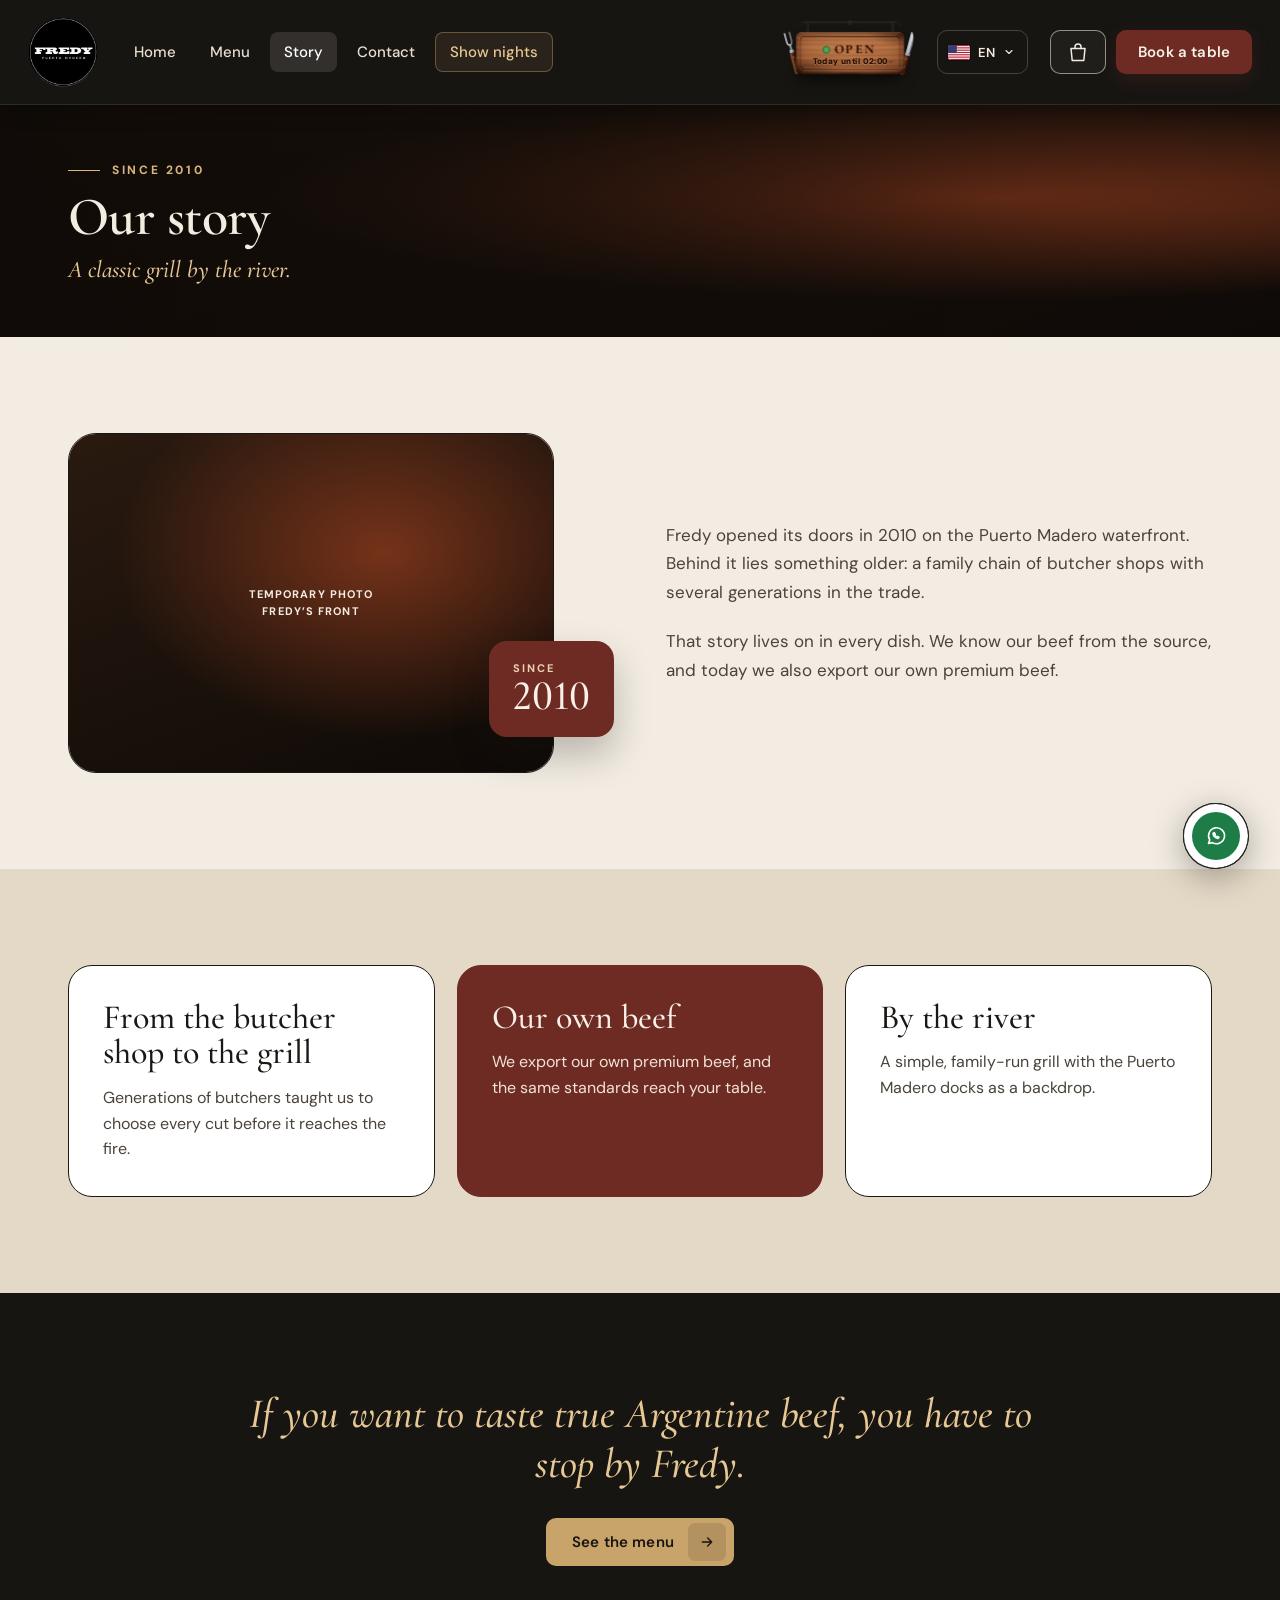
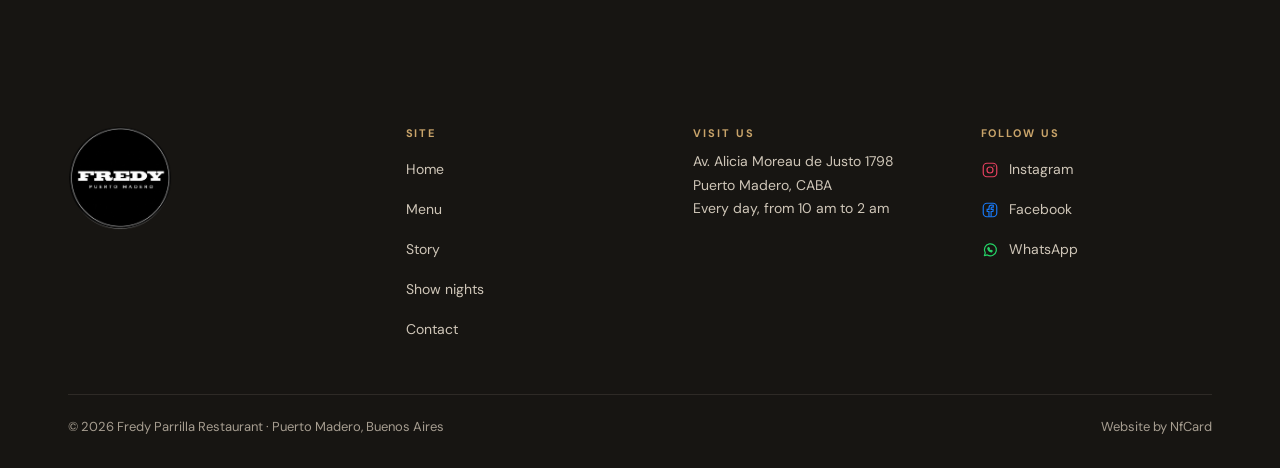
==== historia.html @ 6b551ba0 "Web pública de Fredy Parrilla Carta con carrito, carrusel de destacados, menú, WhatsApp flotante e í" ====
<!doctype html>
<html lang="es">
<head>
  <meta charset="utf-8" />
  <meta name="viewport" content="width=device-width, initial-scale=1, viewport-fit=cover" />
  <title>Nuestra historia · Fredy Puerto Madero</title>
  <meta name="description" content="Fredy abrió en 2010 en Puerto Madero y viene de una cadena de carnicerías familiar de varias generaciones." />
  <meta name="robots" content="noindex" />
  <meta name="theme-color" content="#171512" />
  <meta property="og:type" content="website" />
  <meta property="og:title" content="Nuestra historia · Fredy Puerto Madero" />
  <meta property="og:description" content="Una parrilla clásica, frente al río, desde 2010." />
  <link rel="icon" href="favicon.ico" sizes="any" />
  <link rel="icon" type="image/png" sizes="32x32" href="img/favicon-32.png" />
  <link rel="apple-touch-icon" href="img/apple-touch-icon.png" />
  <link rel="manifest" href="manifest.webmanifest" />
  <link rel="preconnect" href="https://fonts.googleapis.com" />
  <link rel="preconnect" href="https://fonts.gstatic.com" crossorigin />
  <link href="https://fonts.googleapis.com/css2?family=Cormorant+Garamond:ital,wght@0,500;0,600;0,700;1,500&family=DM+Sans:wght@400;500;600;700&display=swap" rel="stylesheet" />
  <link rel="stylesheet" href="css/styles.css" />
  <script src="js/arranque.js"></script>
</head>
<body data-pagina="historia">
  <a class="saltar" href="#contenido" data-i18n="a11y.saltar">Saltar al contenido</a>
  <div id="lugar-cabecera"></div>

  <main id="contenido" tabindex="-1">
    <section class="pagehero">
      <div class="wrap pagehero-in">
        <p class="k k-oro reveal"><i></i><span data-i18n="his.kicker">Desde 2010</span></p>
        <h1 class="h2n reveal d1" data-i18n="his.t">Nuestra historia</h1>
        <p class="sub reveal d1" data-i18n="his.s">Una parrilla clásica, frente al río.</p>
      </div>
    </section>

    <section class="bloque b-marfil">
      <div class="wrap dos">
        <div class="historia-foto reveal">
          <div class="ph ph-oscuro"><span><span data-i18n="intro.foto">Foto provisoria</span><br /><span data-i18n="foto.fachada">Frente de Fredy</span></span></div>
          <div class="sello"><span class="sello-k" data-i18n="home.desde">Desde</span><span class="sello-n">2010</span></div>
        </div>
        <div class="columna reveal d1">
          <p class="lead" data-i18n="his.p1">Fredy abrió sus puertas en 2010 sobre la costanera de Puerto Madero. Detrás hay algo más antiguo: una cadena de carnicerías familiar con varias generaciones en el oficio.</p>
          <p class="lead" data-i18n="his.p2">Esa historia sigue en cada plato. Conocemos la carne desde el origen y hoy también exportamos nuestra propia carne premium.</p>
        </div>
      </div>
    </section>

    <section class="bloque b-beige">
      <div class="wrap cards">
        <article class="card reveal"><h2 class="card-t" data-i18n="his.b1t">De la carnicería a la parrilla</h2><p class="card-p" data-i18n="his.b1p">Varias generaciones de carniceros nos enseñaron a elegir cada corte antes de llevarlo al fuego.</p></article>
        <article class="card card-bordo reveal d1"><h2 class="card-t" data-i18n="his.b2t">Carne propia</h2><p class="card-p" data-i18n="his.b2p">Exportamos nuestra propia carne premium, y la misma exigencia llega a tu mesa.</p></article>
        <article class="card reveal d2"><h2 class="card-t" data-i18n="his.b3t">Frente al río</h2><p class="card-p" data-i18n="his.b3p">Una parrilla sencilla y familiar, con los docks de Puerto Madero de fondo.</p></article>
      </div>
    </section>

    <section class="bloque b-carbon">
      <div class="wrap frase reveal">
        <blockquote class="frase-t" data-i18n="his.frase">Si querés probar la verdadera carne argentina, tenés que pasar por Fredy.</blockquote>
        <a class="pill p-gold" href="carta.html"><span data-i18n="his.boton">Ver la carta</span><span class="ar" data-icono="flecha"></span></a>
      </div>
    </section>
  </main>

  <div id="lugar-pie"></div>

  <script src="js/data.js"></script>
  <script src="js/i18n.js"></script>
  <script src="js/icons.js"></script>
  <script src="js/common.js"></script>
  <script src="js/cart.js"></script>
</body>
</html>
---- css/styles.css ----
/* Fredy · Diseño del sitio. Paleta, tipografías y medidas del prototipo v6 aprobado.
   Celular primero. Computadora desde 1180 px.
   Movimiento: solo transform y opacity, curvas propias y hover únicamente con mouse. */

:root {
  --carbon: #171512;
  --carbon-nav: #0F0D0B;
  --marfil: #F2ECE2;
  --beige: #E4D8C6;
  --crema: #F7F1E8;
  --hueso: #F3ECE0;
  --blanco: #FFFFFF;
  --texto: #1A1714;
  --texto-2: #4A433B;
  --muted: #5E564C;
  --bordo: #6E2B23;
  --bordo-hover: #5A221C;
  --dorado: #C9A46A;
  --dorado-claro: #E7C793;
  --linea-carta: #B5A894;
  --linea-claro: #E3D9CB;
  --linea-oscuro: #2E2A26;
  --verde: #1E7D47;

  --serif: 'Cormorant Garamond', Georgia, serif;
  --sans: 'DM Sans', system-ui, sans-serif;

  --radio: 10px;
  --alto-cabecera: 108px;
  --alto-barra: 84px;

  --ease-out: cubic-bezier(0.23, 1, 0.32, 1);
  --ease-in-out: cubic-bezier(0.77, 0, 0.175, 1);
}

*, *::before, *::after { box-sizing: border-box; }
[hidden] { display: none !important; }

html {
  -webkit-text-size-adjust: 100%;
  scroll-behavior: smooth;
  scroll-padding-top: calc(var(--alto-cabecera) + 72px);
  background: var(--carbon);
}

body {
  margin: 0;
  padding-top: var(--alto-cabecera);
  padding-bottom: calc(var(--alto-barra) + env(safe-area-inset-bottom));
  background: var(--carbon);
  color: var(--texto);
  font-family: var(--sans);
  font-size: 16px;
  line-height: 1.5;
  overflow-x: clip;
  -webkit-font-smoothing: antialiased;
}

body.intro-activa { overflow: hidden; }

main:focus { outline: none; }
img, svg { display: block; }
h1, h2, h3, h4, p, ul, blockquote { margin: 0; padding: 0; }
ul { list-style: none; }
a { color: inherit; }
button, input, select, textarea { font: inherit; color: inherit; }
button { cursor: pointer; }
i { font-style: normal; }

:focus-visible { outline: 2px solid var(--dorado); outline-offset: 3px; border-radius: 4px; }
.b-marfil :focus-visible, .b-beige :focus-visible, .idioma-panel :focus-visible { outline-color: var(--bordo); }

.sr {
  position: absolute; width: 1px; height: 1px; margin: -1px; overflow: hidden;
  clip-path: inset(50%); white-space: nowrap;
}

.saltar {
  position: fixed; top: 8px; left: 8px; z-index: 200; padding: 12px 16px;
  background: var(--crema); color: var(--texto); border-radius: var(--radio);
  font-weight: 600; transform: translateY(-200%);
}
.saltar:focus { transform: none; }

/* ---------- Estructura ---------- */
.wrap { width: 100%; max-width: 1240px; margin: 0 auto; padding: 0 20px; }
.bloque { padding: 72px 0; }
.b-marfil { background: var(--marfil); }
.b-beige { background: var(--beige); }
.b-carbon { background: var(--carbon); color: var(--hueso); }
.b-pegado { padding-top: 32px; }
.dos { display: grid; gap: 44px; align-items: center; }
.pila { display: flex; flex-direction: column; gap: 32px; }
.columna { display: flex; flex-direction: column; align-items: flex-start; gap: 20px; }
.angosto { max-width: 760px; }
.pila.angosto { margin: 0 auto; }

/* ---------- Tipografía ---------- */
.k {
  display: flex; align-items: center; gap: 12px; color: var(--bordo);
  font: 700 12px var(--sans); letter-spacing: 0.22em; text-transform: uppercase;
}
.k i { flex: 0 0 32px; width: 32px; height: 1px; background: currentColor; }
.k > span { min-width: 0; }
.k-oro { color: #D9B77E; }
.h2n { font: 600 46px/1 var(--serif); letter-spacing: -0.01em; }
.sub { font: italic 500 22px/1.2 var(--serif); color: var(--bordo); }
.dk .sub, .pagehero .sub { color: var(--dorado-claro); }
.sh { display: flex; flex-direction: column; gap: 10px; }
.lead { font-size: 16px; line-height: 1.7; color: var(--texto-2); }
.dk .lead { color: #D9D0C2; }

/* ---------- Botones ---------- */
.pill {
  display: inline-flex; align-items: center; justify-content: space-between; gap: 14px;
  min-height: 54px; padding: 0 8px 0 26px; border: 0; border-radius: var(--radio);
  font: 600 15px var(--sans); letter-spacing: 0.01em; text-decoration: none; white-space: nowrap;
  transition: transform 160ms var(--ease-out), background-color 160ms ease, color 160ms ease;
}
.pill:active { transform: scale(0.97); }
.pill .ar {
  display: flex; align-items: center; justify-content: center; width: 38px; height: 38px;
  border-radius: 7px; background: rgba(255, 255, 255, 0.16); flex: none;
}
.pill .ar svg { transition: transform 160ms var(--ease-out); }
.pill.solo { justify-content: center; padding: 0 22px; }
.pill.chico { min-height: 48px; }
.p-red { background: var(--bordo); color: var(--crema); box-shadow: 0 6px 18px rgba(110, 43, 35, 0.28); }
.p-gold { background: var(--dorado); color: var(--carbon); }
.p-gold .ar { background: rgba(23, 21, 18, 0.12); }
.p-ghost { border: 1px solid rgba(243, 236, 224, 0.55); color: var(--hueso); background: rgba(255, 255, 255, 0.04); }
.p-ghost-d { border: 1px solid var(--texto); color: var(--texto); }
.ar-dark { background: var(--texto) !important; color: var(--crema); }
.bloque-btn { width: 100%; white-space: normal; text-align: left; }
.ficha-botones .pill, .acciones .pill, .columna > .pill { max-width: 100%; min-width: 0; white-space: normal; }

.lk {
  display: inline-flex; align-items: center; gap: 8px; min-height: 44px;
  color: var(--bordo); font: 600 15px var(--sans); text-decoration: none;
}
.lk > span { border-bottom: 1px solid currentColor; padding-bottom: 2px; }
.lk-oro { color: var(--dorado-claro); }
.boton-lk { background: none; border: 0; padding: 0; }

@media (hover: hover) and (pointer: fine) {
  .p-red:hover { background: var(--bordo-hover); }
  .p-gold:hover { background: #D6B47D; }
  .p-ghost:hover { background: rgba(255, 255, 255, 0.12); color: var(--blanco); }
  .p-ghost-d:hover { background: var(--texto); color: var(--crema); }
  .p-ghost-d:hover .ar-dark { background: rgba(247, 241, 232, 0.16) !important; }
  .pill:hover .ar svg { transform: translateX(2px); }
  .lk:hover { color: var(--texto); }
  .lk-oro:hover { color: var(--blanco); }
}

/* ---------- Encabezado ---------- */
.cabecera {
  position: fixed; inset: 0 0 auto 0; z-index: 40;
  background: var(--carbon); color: var(--hueso);
  border-bottom: 1px solid var(--linea-oscuro);
  box-shadow: 0 6px 18px rgba(0, 0, 0, 0.25);
}
.cabecera-in {
  display: flex; align-items: center; justify-content: space-between; gap: 8px;
  max-width: 1360px; height: var(--alto-cabecera); margin: 0 auto; padding: 0 14px;
}
.cabecera-logo { display: block; flex: none; }
.cabecera-logo img { width: 50px; height: 50px; }
.cabecera-estado { display: flex; align-items: center; justify-content: space-between; gap: 8px; flex: 1; min-width: 0; }
.menu, .cabecera-acciones, .lang { display: none; }
.cartel-lugar { display: flex; justify-content: center; flex: 1; min-height: 76px; align-items: center; }

.lflag, .llamar {
  display: flex; align-items: center; justify-content: center; flex: none;
  width: 44px; height: 44px; transition: transform 160ms var(--ease-out);
}
.lflag { border: 1px solid #4A4036; border-radius: var(--radio); }
.llamar { background: var(--verde); color: var(--blanco); border-radius: 50%; }
.lflag:active, .llamar:active { transform: scale(0.95); }
.flag { border-radius: 3px; box-shadow: 0 0 0 1px rgba(0, 0, 0, 0.25); flex: none; }

.lbtn {
  display: flex; align-items: center; gap: 8px; min-height: 44px; padding: 0 12px 0 10px;
  border: 1px solid #4A4036; border-radius: var(--radio); background: transparent;
  color: var(--hueso); font: 600 13px var(--sans);
  transition: transform 160ms var(--ease-out), background-color 160ms ease;
}
.lbtn:active { transform: scale(0.97); }
.lang { position: relative; }
.lmenu {
  position: absolute; right: 0; top: calc(100% + 10px); z-index: 20; width: 240px; padding: 8px;
  background: var(--blanco); color: var(--texto); border-radius: 16px;
  box-shadow: 0 18px 40px rgba(0, 0, 0, 0.35);
  transform-origin: top right;
  animation: menu-entra 160ms var(--ease-out);
}
@keyframes menu-entra { from { opacity: 0; transform: scale(0.96) translateY(-4px); } }
.lopt {
  display: flex; align-items: center; gap: 12px; width: 100%; min-height: 48px; padding: 0 12px;
  border: 0; border-radius: var(--radio); background: transparent;
  font: 500 15px var(--sans); text-align: left;
}
.lopt.on { background: var(--marfil); font-weight: 700; }
.lopt-nombre { flex: 1; }
.lopt svg:last-child:not(.flag) { color: var(--bordo); }

@media (hover: hover) and (pointer: fine) {
  .lbtn:hover { background: rgba(255, 255, 255, 0.08); }
  .lopt:hover { background: var(--marfil); }
}

.cuenta {
  display: inline-flex; align-items: center; justify-content: center;
  min-width: 20px; height: 20px; padding: 0 6px; border-radius: 999px;
  background: var(--dorado); color: var(--carbon); font: 700 12px/1 var(--sans);
}
.cuenta-barra { position: absolute; top: -4px; right: 2px; }

/* Botón de pedido del encabezado: bolsa con número. Vacío, con borde; con pedido, dorado. */
.cabecera .pill.boton-pedido { position: relative; width: 56px; padding: 0; transition: transform 160ms var(--ease-out), background-color 200ms ease, color 200ms ease, border-color 200ms ease; }
.boton-pedido-ic { display: flex; }
.boton-pedido-ic svg { width: 24px; height: 24px; }
.cuenta-pedido { position: absolute; top: -8px; right: -8px; min-width: 24px; height: 24px; border: 2px solid var(--carbon); }
.boton-pedido.con-pedido { background: var(--dorado); border-color: var(--dorado); color: var(--carbon); }
.boton-pedido.con-pedido .cuenta-pedido { background: var(--crema); }
@media (hover: hover) and (pointer: fine) {
  .boton-pedido.con-pedido:hover { background: #D6B47E; color: var(--carbon); }
}

/* ---------- Cartel "tabla de parrilla" ---------- */
.fz-cartel {
  --fz-scale: 1.15;
  position: relative; display: inline-block; flex: none;
  width: calc(172px * var(--fz-scale)); height: calc(76px * var(--fz-scale)); min-height: 44px;
  border-radius: var(--radio); text-decoration: none; -webkit-tap-highlight-color: transparent;
  font-family: var(--sans);
}
.fz-sr { position: absolute; width: 1px; height: 1px; margin: -1px; overflow: hidden; clip-path: inset(50%); white-space: nowrap; }
.fz-inner { position: absolute; left: 0; top: 0; width: 172px; height: 76px; transform: scale(var(--fz-scale)); transform-origin: 0 0; isolation: isolate; }
.fz-inner > * { position: absolute; display: block; }
.fz-cubierto { z-index: -1; overflow: visible; transform-origin: 50% 50%; filter: drop-shadow(0 1px 1px rgba(0, 0, 0, 0.5)); transition: translate 0.25s ease; }
.fz-fork { left: 11px; top: 13px; transform: rotate(-15deg); animation: fz-fork 1.5s 0.2s ease-out both; }
.fz-knife { left: 146px; top: 12px; transform: rotate(15deg); animation: fz-knife 1.5s 0.2s ease-out both; }
.fz-hang { left: 0; top: 0; width: 172px; height: 66px; transform-origin: 86px 3px; animation: fz-hang 1.4s cubic-bezier(0.25, 0.8, 0.35, 1) both; }
.fz-tabla {
  position: absolute; display: block; left: 22px; top: 14px; width: 128px; height: 50px; border-radius: 8px; overflow: hidden;
  background:
    radial-gradient(ellipse at 0% 100%, rgba(25, 8, 2, 0.55) 0%, rgba(25, 8, 2, 0) 28%),
    radial-gradient(ellipse at 100% 0%, rgba(25, 8, 2, 0.45) 0%, rgba(25, 8, 2, 0) 24%),
    radial-gradient(ellipse at 100% 100%, rgba(25, 8, 2, 0.35) 0%, rgba(25, 8, 2, 0) 20%),
    linear-gradient(180deg, rgba(255, 210, 165, 0.08) 0%, rgba(255, 210, 165, 0) 40%, rgba(30, 10, 2, 0.18) 100%),
    radial-gradient(ellipse at 50% 45%, #C27C4C 0%, #B06C40 50%, #8A4C2A 100%);
  box-shadow: 0 1px 1px rgba(0, 0, 0, 0.4), 0 9px 18px -4px rgba(0, 0, 0, 0.65), inset 0 1px 0 rgba(255, 210, 170, 0.3),
    inset 0 -2px 0 rgba(40, 14, 3, 0.5), inset 0 0 10px rgba(35, 11, 2, 0.7), inset 0 0 2px rgba(20, 6, 1, 0.8);
  transition: transform 0.2s ease, filter 0.2s ease;
}
.fz-vetas { position: absolute; left: 0; top: 0; }
.fz-ranura { position: absolute; inset: 5px; border-radius: 5px; box-shadow: inset 0 1px 1.5px rgba(30, 9, 2, 0.65), 0 1px 0 rgba(255, 205, 160, 0.22), inset 0 0 0 0.6px rgba(40, 12, 3, 0.35); }
.fz-texto { position: absolute; inset: 0; display: flex; flex-direction: column; align-items: center; justify-content: center; gap: 3px; padding-top: 4px; }
.fz-fila { display: flex; align-items: center; gap: 6px; }
.fz-dot { display: block; width: 6px; height: 6px; border-radius: 50%; animation: fz-dot 0.45s 1.5s ease-out both; }
.fz-estado { font-family: var(--serif); font-size: 15px; font-weight: 700; letter-spacing: 0.2em; line-height: 1; color: #1C0A03; text-shadow: 0 0 1.6px rgba(70, 24, 4, 0.6), 0 1px 0 rgba(255, 205, 160, 0.28); animation: fz-burn 1s 0.95s ease-out both; }
.fz-horario { font-size: 9.5px; font-weight: 700; letter-spacing: 0.04em; line-height: 1; color: #241005; text-shadow: 0 0 1.2px rgba(70, 24, 4, 0.45), 0 1px 0 rgba(255, 205, 160, 0.25); animation: fz-sub 0.5s 1.35s ease-out both; white-space: nowrap; }
.fz-herraje { left: 0; top: 0; overflow: visible; }
.fz-cartel.is-open .fz-dot { background: #3FAE5A; box-shadow: 0 0 0 1.5px rgba(25, 70, 35, 0.55), 0 0 7px rgba(90, 220, 120, 0.75); }
.fz-cartel.is-closed .fz-dot { background: transparent; box-shadow: inset 0 0 0 1.6px #4A240F; }
.fz-cartel:focus-visible { outline: 2px solid #E2BF86; outline-offset: 4px; }
.fz-cartel:active .fz-tabla { transform: translateY(1px); filter: brightness(0.95); }
.fz-quieto .fz-hang, .fz-quieto .fz-cubierto, .fz-quieto .fz-estado, .fz-quieto .fz-dot, .fz-quieto .fz-horario { animation: none; }

@media (hover: hover) and (pointer: fine) {
  .fz-cartel:hover .fz-tabla { transform: translateY(-1px); filter: brightness(1.06); }
  .fz-cartel:hover .fz-fork { translate: -2px -1px; }
  .fz-cartel:hover .fz-knife { translate: 2px -1px; }
}

@keyframes fz-hang { 0% { opacity: 0; transform: translateY(-12px) rotate(-16deg); } 30% { opacity: 1; transform: translateY(0) rotate(10deg); } 48% { transform: rotate(-6deg); } 64% { transform: rotate(3.5deg); } 80% { transform: rotate(-1.5deg); } 100% { opacity: 1; transform: rotate(0); } }
@keyframes fz-fork { 0% { opacity: 0; transform: translate(-14px, -10px) rotate(-15deg); } 25% { opacity: 1; transform: translate(-14px, 0) rotate(-15deg); } 60% { opacity: 1; transform: translate(-14px, 0) rotate(-15deg); animation-timing-function: cubic-bezier(0.55, 0, 0.3, 1); } 100% { opacity: 1; transform: translate(0, 0) rotate(-15deg); } }
@keyframes fz-knife { 0% { opacity: 0; transform: translate(14px, -10px) rotate(15deg); } 25% { opacity: 1; transform: translate(14px, 0) rotate(15deg); } 60% { opacity: 1; transform: translate(14px, 0) rotate(15deg); animation-timing-function: cubic-bezier(0.55, 0, 0.3, 1); } 100% { opacity: 1; transform: translate(0, 0) rotate(15deg); } }
@keyframes fz-burn { 0% { color: rgba(28, 10, 3, 0); text-shadow: 0 0 0 rgba(255, 140, 40, 0); filter: blur(2px); } 40% { color: #2A1306; text-shadow: 0 0 5px rgba(255, 130, 30, 0.95), 0 0 1.5px rgba(255, 210, 140, 1); filter: blur(0); } 100% { color: #1C0A03; text-shadow: 0 0 1.6px rgba(70, 24, 4, 0.6), 0 1px 0 rgba(255, 205, 160, 0.28); filter: blur(0); } }
@keyframes fz-dot { 0% { opacity: 0; transform: scale(0.4); } 60% { opacity: 1; transform: scale(1.4); } 100% { opacity: 1; transform: scale(1); } }
@keyframes fz-sub { 0% { opacity: 0; transform: translateY(-3px); } 100% { opacity: 1; transform: none; } }

/* ---------- Barra de abajo (celular) ---------- */
.barra {
  position: fixed; inset: auto 0 0 0; z-index: 40; display: grid; grid-template-columns: repeat(5, 1fr);
  height: calc(var(--alto-barra) + env(safe-area-inset-bottom)); padding-bottom: env(safe-area-inset-bottom);
  background: var(--carbon-nav); color: #CFC6B8; border-top: 1px solid var(--linea-oscuro);
}
.barra-item {
  position: relative; display: flex; flex-direction: column; align-items: center; justify-content: center; gap: 5px;
  min-width: 0; color: inherit; text-decoration: none; font: 500 12px/1.1 var(--sans); text-align: center;
  transition: transform 160ms var(--ease-out);
}
.barra-item:active { transform: scale(0.95); }
/* Cinco botones iguales. Solo la página actual lleva la pastilla detrás del ícono. */
.barra-item[aria-current='page'] { color: var(--blanco); font-weight: 600; }
.barra-ic {
  position: relative; display: flex; align-items: center; justify-content: center;
  width: 56px; height: 32px; border-radius: 999px;
  transition: background-color 200ms ease, color 200ms ease;
}
.barra-item[aria-current='page'] .barra-ic { background: rgba(201, 164, 106, 0.22); color: var(--dorado-claro); }
@media (hover: hover) and (pointer: fine) { .barra-item:not([aria-current='page']):hover .barra-ic { background: rgba(243, 236, 224, 0.08); } }

.wa-flota { display: none; }

/* ---------- Pie ---------- */
.pie { background: var(--carbon); color: #CFC6B8; }
.pie-in { display: flex; flex-direction: column; gap: 44px; padding-top: 64px; padding-bottom: 32px; }
.pie-cols { display: flex; flex-wrap: wrap; gap: 36px 56px; }
.pie-logo { flex: 1 1 100%; }
.pie-logo img { width: 104px; height: 104px; }
.fl { flex: 1 1 150px; display: flex; flex-direction: column; font-size: 14px; }
.fl a { display: flex; align-items: center; gap: 10px; min-height: 40px; color: #CFC6B8; text-decoration: none; transition: color 160ms ease; }
.fl-texto { line-height: 1.7; }
.fl-wa svg { width: 18px; height: 18px; color: #25D366; }
.fh { margin-bottom: 10px; color: var(--dorado); font: 700 11px var(--sans); letter-spacing: 0.18em; text-transform: uppercase; }
.pie-base { display: flex; flex-wrap: wrap; justify-content: space-between; gap: 12px; padding-top: 22px; border-top: 1px solid var(--linea-oscuro); font-size: 13px; color: #A69D90; }
@media (hover: hover) and (pointer: fine) { .fl a:hover { color: var(--blanco); } }

/* ---------- Fotos provisorias ---------- */
.ph {
  position: relative; display: flex; align-items: center; justify-content: center; overflow: hidden; isolation: isolate;
  padding: 16px; text-align: center; color: var(--hueso);
  font: 700 11px/1.5 var(--sans); letter-spacing: 0.1em; text-transform: uppercase;
}
.ph::before {
  content: ''; position: absolute; inset: 0; z-index: -1;
  background: radial-gradient(ellipse at 65% 35%, rgba(224, 89, 42, 0.45), transparent 60%), linear-gradient(160deg, #2A1A10, #0E0A07);
  transition: transform 600ms var(--ease-out);
}
@media (hover: hover) and (pointer: fine) { .ph:hover::before { transform: scale(1.05); } }

.tagp {
  display: inline-block; padding: 5px 10px; border: 1px solid rgba(243, 236, 224, 0.6); border-radius: 999px;
  background: rgba(0, 0, 0, 0.35); color: var(--hueso);
  font: 700 10px/1.2 var(--sans); letter-spacing: 0.1em; text-transform: uppercase;
}

/* ---------- Portada ---------- */
.hero {
  position: relative; display: flex; align-items: flex-end; color: var(--hueso);
  min-height: min(592px, calc(100svh - var(--alto-cabecera) - var(--alto-barra) - 64px));
  background: linear-gradient(0deg, rgba(14, 10, 7, 0.96) 0%, rgba(14, 10, 7, 0.55) 55%, rgba(14, 10, 7, 0.35) 100%),
    radial-gradient(ellipse at 60% 25%, rgba(224, 89, 42, 0.6), transparent 60%), linear-gradient(160deg, #2A1A10, #0E0A07);
}
.hero-tag { position: absolute; top: 16px; right: 16px; }
.hero-in { padding-top: 64px; padding-bottom: 28px; }
.hero-txt { display: flex; flex-direction: column; gap: 14px; }
.hero-t { font: 500 60px/0.94 var(--serif); }
.hero-t em { font-style: italic; color: var(--dorado-claro); }
.hero-p { font-size: 17px; line-height: 1.6; color: #E8DFD0; }
.hero-foto { display: none; }
.hero-btn { width: 100%; justify-content: center; padding: 0 26px; background: rgba(255, 255, 255, 0.04); color: var(--blanco); border: 1px solid rgba(243, 236, 224, 0.55); }
.hero-btn .ar { display: none; }

/* ---------- Historia ---------- */
.historia-foto { position: relative; min-height: 340px; }
.historia-foto .ph { position: absolute; inset: 0 44px 0 0; border-radius: 28px; border: 1.5px solid var(--texto); }
.sello { position: absolute; right: 0; bottom: 28px; padding: 18px 22px; background: var(--bordo); color: var(--crema); border-radius: 18px; box-shadow: 0 18px 36px rgba(23, 21, 18, 0.25); }
.sello-k { display: block; color: #EAD3B0; font: 700 11px var(--sans); letter-spacing: 0.18em; text-transform: uppercase; }
.sello-n { font: 500 52px/1 var(--serif); font-variant-numeric: lining-nums; }

/* ---------- Carrusel de platos (vitrina) ----------
   Un plato grande al centro y los vecinos asomando, más chicos y apagados.
   Solo se animan transform y opacity: corre en la placa de video y no traba el scroll. */
.cabeza-fila { display: flex; flex-wrap: wrap; align-items: flex-end; justify-content: space-between; gap: 20px; }

.vitrina { --alto-slide: 440px; --ancho-slide: 84%; position: relative; margin-inline: -20px; }
.vitrina-pista {
  display: flex; gap: 14px; padding: 4px calc((100% - var(--ancho-slide)) / 2);
  overflow-x: auto; overscroll-behavior-x: contain; scroll-snap-type: x mandatory; scrollbar-width: none;
}
.vitrina-pista::-webkit-scrollbar { display: none; }

.vslide {
  /* 100 % del espacio interior de la pista, que ya mide --ancho-slide por el padding. */
  /* isolation: la foto (z-index -1) queda detrás del texto pero dentro de la tarjeta. */
  position: relative; isolation: isolate; flex: 0 0 100%; display: flex; min-height: var(--alto-slide); overflow: hidden;
  border-radius: 24px; background: #0E0A07; color: var(--hueso); cursor: pointer;
  scroll-snap-align: center; opacity: 0.45; transform: scale(0.93);
  transition: transform 280ms var(--ease-out), opacity 280ms ease;
}
.vslide.activa { opacity: 1; transform: none; box-shadow: 0 24px 48px rgba(23, 21, 18, 0.28); }
.vslide.activa:active { transform: scale(0.985); transition-duration: 140ms; }

.vslide-foto { position: absolute; inset: 0; z-index: -1; align-items: flex-start; padding-top: 64px; }
.vslide-foto.con-foto img { width: 100%; height: 100%; object-fit: cover; }
.vslide-foto.s1::before { background: radial-gradient(ellipse at 30% 40%, rgba(224, 89, 42, 0.45), transparent 60%), linear-gradient(160deg, #2A1A10, #0E0A07); }
.vslide-foto.s2::before { background: radial-gradient(ellipse at 70% 55%, rgba(224, 89, 42, 0.5), transparent 58%), linear-gradient(200deg, #2A1A10, #0E0A07); }
.vslide-foto.s3::before { background: radial-gradient(ellipse at 45% 25%, rgba(170, 60, 20, 0.55), transparent 62%), linear-gradient(140deg, #2A1A10, #0E0A07); }
.vslide-foto.s4::before { background: radial-gradient(ellipse at 55% 45%, rgba(224, 89, 42, 0.38), transparent 66%), linear-gradient(180deg, #2A1A10, #0E0A07); }
/* Tarjeta final "Ver la carta": brasa más baja y un toque bordó. */
.vslide-foto-final::before { background: radial-gradient(ellipse at 50% 30%, rgba(201, 164, 106, 0.3), transparent 62%), linear-gradient(160deg, #3A1712, #0E0A07); }

.vslide-pie {
  align-self: flex-end; width: 100%; padding: 96px 22px 26px;
  display: flex; flex-direction: column; gap: 8px;
  background: linear-gradient(0deg, rgba(14, 10, 7, 0.94) 50%, rgba(14, 10, 7, 0));
}
.vslide-cat { font: 700 11px var(--sans); letter-spacing: 0.18em; text-transform: uppercase; color: var(--dorado-claro); }
.vslide-nombre { font: 500 34px/1 var(--serif); }
.vslide-desc { max-width: 46ch; font-size: 15px; line-height: 1.5; color: #E8DFD0; }
/* Si precio y botones no entran en un renglón (celular), los botones bajan al de abajo. */
.vslide-fila { display: flex; flex-wrap: wrap; align-items: center; justify-content: space-between; gap: 12px; margin-top: 6px; }
.vslide-precio { font: 600 24px/1 var(--serif); color: var(--dorado-claro); font-variant-numeric: lining-nums tabular-nums; white-space: nowrap; }
.vslide-ver {
  display: inline-flex; align-items: center; gap: 8px; min-height: 40px; padding: 0 16px; white-space: nowrap;
  border: 1px solid rgba(243, 236, 224, 0.35); border-radius: 999px; background: rgba(243, 236, 224, 0.1);
  color: inherit; font: 600 14px var(--sans); text-decoration: none;
  transition: background-color 160ms ease, color 160ms ease, border-color 160ms ease;
}
.vslide-ver svg { transition: transform 160ms var(--ease-out); }
/* El enlace se estira a toda la tarjeta: se puede tocar en cualquier lado. */
.vslide-ver::after { content: ''; position: absolute; inset: 0; border-radius: inherit; }
.vslide-ver:focus-visible { outline-offset: 3px; }
.vslide-acciones { display: flex; align-items: center; gap: 10px; }
/* En celular los botones van siempre en su renglón: así no salta el texto cuando la pausa
   se muda al plato que pasa al centro. */
@media (max-width: 639px) { .vslide-acciones { width: 100%; } }
/* La pausa queda por encima del enlace estirado para poder tocarla. */
.vslide-acciones .vitrina-pausa { position: relative; z-index: 1; width: 40px; height: 40px; }

/* Temporizador: barrita dorada que se llena; al completarse, pasa a la siguiente tarjeta (app.js).
   Lineal porque es tiempo que corre, no un movimiento de interfaz. Se congela si el carrusel se detiene. */
.vslide-barra {
  position: absolute; left: 0; right: 0; bottom: 0; z-index: 1; height: 3px;
  background: rgba(243, 236, 224, 0.14); pointer-events: none; transition: opacity 200ms ease;
}
.vslide-barra::after { content: ''; position: absolute; inset: 0; background: var(--dorado); transform: scaleX(0); transform-origin: left; }
.vslide:not(.activa) .vslide-barra { opacity: 0; }
.vslide.activa .vslide-barra::after { animation: vitrina-tiempo var(--duracion, 6000ms) linear forwards; }
.vitrina.detenido .vslide-barra::after { animation-play-state: paused; }
.vitrina.sin-reproduccion .vslide-barra::after { opacity: 0.55; }
@keyframes vitrina-tiempo { to { transform: scaleX(1); } }

.cb {
  display: flex; align-items: center; justify-content: center; width: 44px; height: 44px; flex: none;
  border: 1px solid rgba(243, 236, 224, 0.6); border-radius: 50%;
  background: rgba(14, 10, 7, 0.55); color: var(--hueso);
  transition: transform 160ms var(--ease-out), background-color 160ms ease;
}
.cb:active { transform: scale(0.95); }
@media (hover: hover) and (pointer: fine) { .cb:hover { background: rgba(243, 236, 224, 0.16); } }

/* Flechas sobre los vecinos; en celular se desliza con el dedo. */
.vitrina-flecha { position: absolute; top: calc(4px + var(--alto-slide) / 2 - 22px); z-index: 2; display: none; }
.vitrina-ant { left: 16px; }
.vitrina-sig { right: 16px; }

@media (hover: hover) and (pointer: fine) {
  .vslide.activa:hover .vslide-ver { background: var(--dorado); border-color: var(--dorado); color: var(--carbon); }
  .vslide.activa:hover .vslide-ver svg { transform: translateX(2px); }
  .vslide:not(.activa):hover { opacity: 0.65; }
}

/* ---------- Noches de show ---------- */
.evs { align-self: stretch; border-top: 1px solid var(--linea-oscuro); }
.ev { display: flex; align-items: center; gap: 14px; padding: 16px 0; border-bottom: 1px solid var(--linea-oscuro); font-size: 16px; color: #E8DFD0; }
.ev > span:first-child { flex: none; color: var(--dorado); }
.gchips { display: flex; flex-wrap: wrap; gap: 8px; }
.gchip { display: inline-flex; align-items: center; min-height: 34px; padding: 0 14px; border: 1px solid #4A4036; border-radius: var(--radio); font: 500 13px var(--sans); color: #E8DFD0; }
.nota-oro { padding: 14px 16px; border: 1px dashed var(--dorado); border-radius: 14px; font-size: 14px; line-height: 1.55; color: #E8DFD0; }
.doble-foto { position: relative; min-height: 400px; }
.doble-a { position: absolute; right: 0; top: 0; width: 78%; height: 78%; border-radius: 26px; }
.doble-b { position: absolute; left: 0; bottom: 0; width: 52%; height: 46%; border-radius: 22px; border: 6px solid var(--carbon); }

/* ---------- Más de Fredy ---------- */
.cards { display: grid; gap: 22px; }
.card { display: flex; flex-direction: column; gap: 14px; padding: 28px; border-radius: 24px; background: var(--blanco); border: 1.5px solid var(--texto); }
.card h3, .card-t { font: 500 34px/1.05 var(--serif); }
.card-p { font-size: 15px; line-height: 1.6; color: var(--texto-2); }
.card-bordo { background: var(--bordo); border-color: var(--bordo); color: var(--crema); }
.card-bordo .card-p { color: #F0E3D8; }
.card-bordo .k { color: #EAD3B0; }
.ic { display: flex; align-items: center; justify-content: center; flex: 0 0 56px; width: 56px; height: 56px; border-radius: 50%; background: #EAD9C8; color: var(--bordo); }
.card-bordo .ic { background: rgba(247, 241, 232, 0.14); color: var(--crema); }

/* ---------- Opiniones ---------- */
.foto-sola { display: none; }
.foto-sola .ph { min-height: 380px; border-radius: 26px; }

/* ---------- Ficha de contacto ---------- */
.ficha { display: flex; flex-wrap: wrap; align-items: center; justify-content: space-between; gap: 24px 48px; padding: 28px 22px; background: var(--blanco); border: 1.5px solid var(--texto); border-radius: 24px; }
.h2-ficha { font-size: 40px; }
.sub-ficha { font-size: 22px; }
.ficha-datos { display: flex; flex-direction: column; gap: 10px; font-size: 16px; }
.ficha-dato { display: flex; align-items: center; gap: 12px; }
.ficha-dato i { flex: none; color: var(--bordo); }
.ficha-texto { flex: 1 1 280px; line-height: 1.7; color: var(--texto-2); }
.ficha-botones { display: flex; flex-wrap: wrap; gap: 12px; width: 100%; }
.ficha-botones .pill { flex: 1 1 200px; }

/* ---------- Encabezado de páginas interiores ---------- */
.pagehero {
  color: var(--hueso);
  background: linear-gradient(90deg, rgba(14, 10, 7, 0.92) 0%, rgba(14, 10, 7, 0.6) 60%, rgba(14, 10, 7, 0.3) 100%),
    radial-gradient(ellipse at 78% 40%, rgba(224, 89, 42, 0.7), transparent 52%), linear-gradient(160deg, #2A1A10, #0E0A07);
}
.pagehero-in { display: flex; flex-direction: column; gap: 12px; padding-top: 48px; padding-bottom: 44px; }
.pagehero-p { max-width: 560px; margin-top: 6px; color: #E8DFD0; line-height: 1.65; }
#pedido-titulo:focus { outline: none; }

/* ---------- Carta ---------- */
.carta-chips {
  position: sticky; top: var(--alto-cabecera); z-index: 30; display: flex; gap: 8px; overflow-x: auto;
  padding: 12px 20px; background: var(--beige); border-bottom: 1px solid var(--linea-carta);
  scrollbar-width: none; scroll-behavior: smooth;
}
.carta-chips::-webkit-scrollbar { display: none; }
.carta-chips a {
  display: inline-flex; align-items: center; flex: none; min-height: 44px; padding: 0 16px;
  background: var(--blanco); color: var(--texto); border: 1px solid var(--texto); border-radius: var(--radio);
  font: 500 14px var(--sans); text-decoration: none;
  transition: transform 160ms var(--ease-out), background-color 160ms ease, color 160ms ease, border-color 160ms ease;
}
.carta-chips a:active { transform: scale(0.97); }
.carta-chips a.on { background: var(--bordo); border-color: var(--bordo); color: var(--crema); }
@media (hover: hover) and (pointer: fine) { .carta-chips a:not(.on):hover { background: var(--marfil); } }

.carta-fondo { padding: 48px 0 64px; background: var(--marfil); }
.carta-cuerpo { display: flex; flex-direction: column; gap: 56px; }
.cat-t { padding-bottom: 12px; border-bottom: 2px solid var(--dorado); font: 600 38px/1.05 var(--serif); }
.subgrupo { margin-top: 32px; }
.subgrupo-t { color: var(--bordo); font: 700 12px var(--sans); letter-spacing: 0.16em; text-transform: uppercase; }
.plato {
  display: grid; grid-template-columns: 1fr auto; grid-template-areas: 'txt txt' 'precio cant'; align-items: center;
  gap: 8px 12px; padding: 16px 0; border-bottom: 1px solid var(--linea-carta);
}
/* Al llegar desde el carrusel del Inicio, el plato se ilumina y se apaga solo.
   Solo cambia el color, así que también vale con "reducir movimiento". */
.plato.resaltado { border-radius: 10px; animation: plato-resaltado 1800ms ease-out; }
@keyframes plato-resaltado {
  0%, 40% { background-color: rgba(201, 164, 106, 0.28); box-shadow: 0 0 0 10px rgba(201, 164, 106, 0.28); }
  100% { background-color: rgba(201, 164, 106, 0); box-shadow: 0 0 0 10px rgba(201, 164, 106, 0); }
}
.plato-txt {
  grid-area: txt; min-width: 0; margin: -6px; padding: 6px; border: 0; border-radius: 10px; background: none; color: inherit; text-align: left;
  transition: background-color 160ms ease;
}
.plato-txt:active { background: rgba(228, 216, 198, 0.55); }
.plato-nom { font: 500 23px/1.15 var(--serif); }
.plato-desc { display: block; margin-top: 4px; font-size: 14px; line-height: 1.5; color: var(--muted); }
.plato-precio { grid-area: precio; font: 600 20px/1 var(--serif); color: var(--carbon); font-variant-numeric: lining-nums tabular-nums; white-space: nowrap; }
.tag-tacc {
  display: inline-block; margin-left: 8px; padding: 3px 7px; border-radius: 5px; vertical-align: 3px;
  background: #0F5C46; color: var(--blanco); font: 700 10px/1.2 var(--sans); letter-spacing: 0.04em;
}
.cant { grid-area: cant; display: flex; align-items: center; justify-content: flex-end; gap: 2px; min-height: 44px; }
.cant-btn {
  display: flex; align-items: center; justify-content: center; width: 44px; height: 44px; flex: none;
  border: 1px solid var(--texto); border-radius: var(--radio); background: var(--blanco); color: var(--texto);
  transition: transform 160ms var(--ease-out), background-color 160ms ease, color 160ms ease;
}
.cant-btn:active { transform: scale(0.95); }
.cant-n { min-width: 30px; text-align: center; font: 600 16px var(--sans); font-variant-numeric: tabular-nums; }
@media (hover: hover) and (pointer: fine) {
  .cant-btn:hover { background: var(--texto); color: var(--crema); }
  .plato-txt:hover { background: rgba(228, 216, 198, 0.45); }
}

.carta-notas { display: flex; flex-direction: column; gap: 4px; margin-top: 44px; padding-top: 20px; border-top: 1px solid var(--linea-carta); font-size: 14px; color: var(--muted); }
.carta-cubierto { font-weight: 700; color: var(--texto); }

.carta-acceso {
  position: fixed; left: 50%; bottom: calc(var(--alto-barra) + env(safe-area-inset-bottom) + 12px); z-index: 35;
  /* Botón redondo grande: bolsa dorada y el número de productos en la esquina. */
  display: flex; align-items: center; justify-content: center; width: 64px; height: 64px;
  background: var(--carbon); color: var(--dorado); border: 1px solid #4A4036; border-radius: 50%;
  text-decoration: none;
  box-shadow: 0 10px 28px rgba(0, 0, 0, 0.35);
  transform: translate(-50%, 16px); opacity: 0; pointer-events: none;
  transition: transform 220ms var(--ease-out), opacity 180ms ease;
}
.carta-acceso svg { width: 30px; height: 30px; }
.carta-acceso.visible { transform: translate(-50%, 0); opacity: 1; pointer-events: auto; }
.carta-acceso-n {
  position: absolute; top: -6px; right: -6px;
  display: flex; align-items: center; justify-content: center; min-width: 28px; height: 28px; padding: 0 7px;
  border-radius: 999px; background: var(--dorado); color: var(--carbon); border: 2px solid var(--carbon);
  font: 700 14px var(--sans);
}

/* ---------- Ventanas: carrito desplegable y ficha de plato ---------- */
/* Al trabar el scroll desaparece la barra: se compensa su ancho para que nada salte. */
html.cajon-abierto { overflow: hidden; }
html.cajon-abierto body { padding-right: var(--ancho-scroll, 0px); }
html.cajon-abierto .cabecera { right: var(--ancho-scroll, 0px); }
html.cajon-abierto .wa-flota { right: calc(32px + var(--ancho-scroll, 0px)); }
.cajon {
  position: fixed; inset: 0; width: 100%; height: 100%; max-width: none; max-height: none;
  margin: 0; padding: 0; border: 0; background: transparent; overflow: hidden;
}
.cajon::backdrop { background: transparent; }
.cajon-fondo {
  position: absolute; inset: 0; background: rgba(14, 10, 7, 0.6); opacity: 0;
  transition: opacity 220ms ease;
}
.cajon.abierto .cajon-fondo { opacity: 1; transition-duration: 320ms; }
.cajon-panel {
  position: absolute; inset: auto 0 0 0; display: flex; flex-direction: column;
  max-height: 90vh; max-height: 90dvh; background: var(--marfil); color: var(--texto);
  border-radius: 24px 24px 0 0; box-shadow: 0 -18px 40px rgba(0, 0, 0, 0.35);
  transform: translateY(100%);
  transition: transform 220ms var(--ease-out);
}
.cajon.abierto .cajon-panel {
  transform: translateY(0);
  transition: transform 340ms cubic-bezier(0.32, 0.72, 0, 1);
}
.cajon-cabeza {
  position: relative; flex: none; display: flex; align-items: center; gap: 12px;
  padding: 24px 20px 14px; touch-action: none; cursor: grab;
}
.cajon-asa { position: absolute; top: 9px; left: 50%; width: 40px; height: 4px; margin-left: -20px; border-radius: 4px; background: var(--linea-carta); }
.cajon-ic { display: flex; align-items: center; justify-content: center; flex: none; width: 44px; height: 44px; border-radius: 50%; background: var(--carbon); color: var(--dorado); }
.cajon-t { flex: 1; min-width: 0; font: 600 34px/1.05 var(--serif); }
.cajon-cerrar {
  display: flex; align-items: center; justify-content: center; flex: none; width: 44px; height: 44px;
  border: 0; border-radius: 50%; background: var(--blanco); color: var(--texto); box-shadow: 0 1px 3px rgba(23, 21, 18, 0.14);
  transition: transform 160ms var(--ease-out), background-color 160ms ease;
}
.cajon-cerrar:active { transform: scale(0.95); }
.cajon :focus-visible { outline-color: var(--bordo); }
@media (hover: hover) and (pointer: fine) { .cajon-cerrar:hover { background: var(--beige); } }

/* ---------- Pedido ---------- */
.pedido { flex: 1 1 auto; min-height: 0; display: flex; flex-direction: column; }
.cajon-cuerpo { flex: 1 1 auto; min-height: 0; overflow-y: auto; overscroll-behavior: contain; padding: 0 20px 18px; }
.cajon-pie {
  flex: none; padding: 12px 20px calc(14px + env(safe-area-inset-bottom));
  background: var(--marfil); box-shadow: 0 -8px 20px rgba(23, 21, 18, 0.07);
}
.pedido-pagina { max-width: 560px; margin: 0 auto; padding: 8px 4px; gap: 0; }
.pedido-pagina .cajon-cuerpo { overflow: visible; }
.pedido-pagina .cajon-pie { box-shadow: none; background: transparent; }
.pedido-armado { display: flex; flex-direction: column; gap: 14px; }
.pedido-total { display: flex; align-items: center; justify-content: space-between; gap: 12px; margin-bottom: 10px; }
.pedido-total-t { min-width: 0; display: flex; flex-direction: column; font-size: 14px; font-weight: 600; line-height: 1.3; }
.pedido-total-t small { color: var(--muted); font-size: 12.5px; font-weight: 400; }
.pedido-total { flex-wrap: wrap; }
.pedido-importe { flex: none; margin-left: auto; text-align: right; white-space: nowrap; font: 600 26px/1.1 var(--serif); font-variant-numeric: lining-nums tabular-nums; }
.tarjeta-item { flex-wrap: wrap; }
.tarjeta-item .item-txt { flex: 1 1 150px; }
.tarjeta-item .cant { margin-left: auto; }
.item-precio { white-space: nowrap; }
/* En la página, en celular, sin doble marco: el contenido usa todo el ancho. */
@media (max-width: 639px) {
  .hoja.pedido-pagina { padding: 0; border: 0; border-radius: 0; background: transparent; }
  .pedido-pagina .cajon-cuerpo, .pedido-pagina .cajon-pie { padding-left: 0; padding-right: 0; }
}
.pedido-lista { display: flex; flex-direction: column; gap: 10px; }
.pedido-lista:focus { outline: none; }
.tarjeta-item {
  display: flex; align-items: center; justify-content: space-between; gap: 12px;
  padding: 14px; background: var(--blanco); border-radius: 18px; box-shadow: 0 1px 3px rgba(23, 21, 18, 0.08);
  animation: tarjeta-entra 220ms var(--ease-out);
}
@keyframes tarjeta-entra { from { opacity: 0; transform: translateY(6px); } }
.item-txt { min-width: 0; }
.item-nom { font: 500 22px/1.15 var(--serif); }
.item-precio { display: block; margin-top: 3px; color: var(--muted); font-size: 13.5px; font-variant-numeric: tabular-nums; }

/* Cantidad en forma de pastilla: el tacho reemplaza al menos en la última unidad. */
.tarjeta-item .cant, .cant-pastilla {
  flex: none; gap: 0; min-height: 0; padding: 2px; background: var(--crema);
  border: 1px solid var(--linea-carta); border-radius: 999px;
}
.tarjeta-item .cant-btn, .cant-pastilla .cant-btn { border: 0; border-radius: 50%; background: transparent; }
.tarjeta-item .cant-n, .cant-pastilla .cant-n { min-width: 24px; }
.tarjeta-item .cant-quitar { color: var(--bordo); }
@media (hover: hover) and (pointer: fine) {
  .tarjeta-item .cant-btn:hover, .cant-pastilla .cant-btn:hover { background: var(--beige); color: var(--texto); }
  .tarjeta-item .cant-quitar:hover { background: var(--bordo); color: var(--crema); }
}

.pedido-form { display: flex; flex-direction: column; gap: 16px; margin-top: 8px; }
.pedido-form .campo input, .pedido-form .campo textarea { background: var(--blanco); border-radius: 14px; }
.req { color: var(--bordo); }
.seg { display: grid; grid-template-columns: 1fr 1fr; gap: 8px; margin-top: 8px; }
.seg-op {
  position: relative; display: flex !important; align-items: center; justify-content: center; min-height: 52px; padding: 6px 10px;
  background: var(--blanco); border: 1px solid var(--linea-carta); border-radius: 14px; cursor: pointer; text-align: center;
  color: var(--texto) !important; font: 600 14.5px/1.2 var(--sans) !important; letter-spacing: 0 !important; text-transform: none !important;
  transition: background-color 160ms ease, color 160ms ease, transform 160ms var(--ease-out);
}
.seg-op:active { transform: scale(0.97); }
.seg-op input { position: absolute; width: 1px; height: 1px; min-height: 0; padding: 0; opacity: 0; }
.seg-op:has(input:checked) { background: var(--carbon); border-color: var(--carbon); color: var(--dorado-claro) !important; }
.seg-op:has(input:focus-visible) { outline: 2px solid var(--bordo); outline-offset: 2px; }
.pedido-form .aviso { padding: 12px 14px; background: rgba(228, 216, 198, 0.6); }

.pedido-enviar { width: 100%; justify-content: center; padding: 0 18px; white-space: normal; text-align: center; }
.p-wa { justify-content: center; gap: 10px; padding: 0 22px; background: var(--verde); color: var(--blanco); box-shadow: 0 6px 18px rgba(30, 125, 71, 0.25); }
.p-wa-borde { justify-content: center; gap: 10px; width: 100%; padding: 8px 18px; border: 1.5px solid var(--verde); color: #17663A; white-space: normal; text-align: center; }
.pedido-acciones { display: flex; flex-wrap: wrap; align-items: center; justify-content: space-between; gap: 4px 12px; }
.quieto {
  display: inline-flex; align-items: center; gap: 7px; min-height: 44px; padding: 0 4px; border: 0; background: none;
  color: var(--texto-2); font: 600 14px var(--sans); text-decoration: none;
  transition: color 160ms ease, transform 160ms var(--ease-out);
}
.quieto:active { transform: scale(0.97); }
.quieto-peligro { color: var(--bordo); }
@media (hover: hover) and (pointer: fine) {
  .p-wa:hover { background: #18663A; }
  .p-wa-borde:hover { background: var(--verde); color: var(--blanco); }
  .quieto:hover { color: var(--texto); text-decoration: underline; text-underline-offset: 3px; }
  .quieto-peligro:hover { color: var(--bordo-hover); }
}

.pedido-vacio, .pedido-ok { display: flex; flex-direction: column; align-items: center; gap: 12px; padding: 24px 8px calc(24px + env(safe-area-inset-bottom)); text-align: center; }
.pedido-vacio-ic, .pedido-ok-ic { display: flex; align-items: center; justify-content: center; width: 64px; height: 64px; border-radius: 50%; background: var(--beige); color: var(--bordo); }
.pedido-ok-ic { background: var(--verde); color: var(--blanco); }
.pedido-vacio-t { font: 600 28px/1.1 var(--serif); }

/* ---------- Aviso con Deshacer ---------- */
.aviso-flota {
  position: fixed; left: 50%; bottom: calc(var(--alto-barra) + env(safe-area-inset-bottom) + 76px); z-index: 45;
  display: flex; align-items: center; gap: 14px; width: max-content; max-width: calc(100vw - 24px); min-height: 48px; padding: 6px 8px 6px 18px;
  background: var(--carbon); color: var(--crema); border: 1px solid #4A4036; border-radius: 14px;
  box-shadow: 0 12px 30px rgba(0, 0, 0, 0.4); font: 500 14px/1.3 var(--sans);
  opacity: 0; pointer-events: none; transform: translate(-50%, 10px);
  transition: opacity 180ms ease, transform 220ms var(--ease-out);
}
.aviso-flota.visible { opacity: 1; pointer-events: auto; transform: translate(-50%, 0); }
.cajon .aviso-flota { top: max(12px, env(safe-area-inset-top)); bottom: auto; }
.aviso-flota-t { min-width: 0; padding: 6px 0; }
.aviso-flota-b {
  flex: none; min-height: 40px; padding: 0 12px; border: 0; border-radius: 10px; background: rgba(201, 164, 106, 0.16);
  color: var(--dorado-claro); font: 700 14px var(--sans);
  transition: background-color 160ms ease, transform 160ms var(--ease-out);
}
.aviso-flota-b:active { transform: scale(0.97); }
.aviso-flota-b:focus-visible { outline-color: var(--dorado); }
@media (hover: hover) and (pointer: fine) { .aviso-flota-b:hover { background: rgba(201, 164, 106, 0.3); } }

/* ---------- Ficha de plato ---------- */
.ficha-foto { flex: none; height: 200px; align-items: center; }
.ficha-foto .cajon-asa { background: rgba(243, 236, 224, 0.55); }
.cajon-centro .cajon-panel { overflow-y: auto; overscroll-behavior: contain; }
.ficha-foto { touch-action: none; }
.ficha-cerrar { position: absolute; top: 14px; right: 14px; z-index: 2; }
.ficha-txt { display: flex; flex-direction: column; gap: 10px; padding: 20px 20px calc(20px + env(safe-area-inset-bottom)); }
.ficha-cat { color: var(--bordo); font: 700 11px var(--sans); letter-spacing: 0.16em; text-transform: uppercase; }
.ficha-t { font: 600 36px/1.05 var(--serif); }
.tag-tacc.ficha-tag { align-self: flex-start; margin-left: 0; }
.ficha-desc { color: var(--texto-2); line-height: 1.6; }
.ficha-precio { font: 600 28px/1 var(--serif); font-variant-numeric: lining-nums tabular-nums; }
.ficha-compra { display: flex; align-items: center; gap: 10px; margin-top: 6px; }
.ficha-agregar { flex: 1; justify-content: center; gap: 10px; padding: 0 16px; }

@media (min-width: 640px) {
  .cajon-panel {
    inset: 0 0 0 auto; width: min(440px, 100%); max-height: none; border-radius: 24px 0 0 24px;
    box-shadow: -18px 0 40px rgba(0, 0, 0, 0.35); transform: translateX(100%);
  }
  .cajon.abierto .cajon-panel { transform: translateX(0); }
  .cajon-asa { display: none; }
  .cajon-cabeza { padding: 24px 24px 16px; touch-action: auto; cursor: default; }
  .cajon-cuerpo { padding: 0 24px 20px; }
  .cajon-pie { padding: 14px 24px 20px; }
  .cajon .aviso-flota { left: calc((100vw - 440px) / 2); top: auto; bottom: 28px; max-width: calc(100vw - 480px); }

  .cajon-centro .cajon-panel {
    inset: 50% auto auto 50%; display: grid; grid-template-columns: 1fr 1.15fr; width: min(760px, calc(100% - 48px)); max-height: 86vh;
    border-radius: 24px; opacity: 0; box-shadow: 0 24px 60px rgba(0, 0, 0, 0.45);
    transform: translate(-50%, -48%) scale(0.97);
    transition: transform 200ms var(--ease-out), opacity 160ms ease;
  }
  .cajon-centro.abierto .cajon-panel { opacity: 1; transform: translate(-50%, -50%); transition: transform 280ms var(--ease-out), opacity 200ms ease; }
  .ficha-foto { height: auto; min-height: 400px; }
  .ficha-foto { touch-action: auto; }
  .ficha-txt { justify-content: center; padding: 34px 30px 28px; }
  .ficha-t { font-size: 42px; }
}

/* ---------- Próximas noches ---------- */
.noches { border-top: 1px solid var(--linea-carta); }
.noche { display: grid; grid-template-columns: 1fr auto; gap: 2px 16px; align-items: center; padding: 14px 0; border-bottom: 1px solid var(--linea-carta); }
.noche-fecha { font: 500 25px/1.15 var(--serif); }
.noche-hora { grid-row: 2; font-size: 14px; color: var(--muted); }
.noche .lk { grid-column: 2; grid-row: 1 / span 2; }

/* ---------- Contacto ---------- */
.contacto-grid { display: grid; gap: 40px; }
.acciones { display: flex; flex-wrap: wrap; gap: 10px; align-self: stretch; }
.acciones .pill { flex: 1 1 180px; }
.infos { align-self: stretch; border-top: 1px solid var(--linea-claro); }
.inf { display: flex; gap: 16px; align-items: flex-start; padding: 18px 0; border-bottom: 1px solid var(--linea-claro); scroll-margin-top: calc(var(--alto-cabecera) + 24px); }
.inf > i { flex: none; color: var(--bordo); }
.inf b { display: block; margin-bottom: 4px; color: var(--bordo); font: 700 11px var(--sans); letter-spacing: 0.16em; text-transform: uppercase; }
.mapa { overflow: hidden; min-height: 340px; border: 1.5px solid var(--texto); border-radius: 24px; background: var(--beige); }
.mapa iframe { display: block; width: 100%; height: 100%; min-height: 340px; border: 0; }
.faqs { border-top: 1px solid var(--linea-carta); }
.faq { border-bottom: 1px solid var(--linea-carta); }
.faq summary { display: flex; align-items: center; justify-content: space-between; gap: 16px; min-height: 60px; padding: 12px 0; cursor: pointer; list-style: none; font: 500 23px/1.2 var(--serif); }
.faq summary::-webkit-details-marker { display: none; }
.faq summary svg { flex: none; width: 16px; height: 16px; transition: transform 200ms var(--ease-out); }
.faq[open] summary svg { transform: rotate(180deg); }
.faq p { padding-bottom: 18px; line-height: 1.7; color: var(--texto-2); }

/* ---------- Formularios ---------- */
.hoja { display: flex; flex-direction: column; gap: 22px; padding: 26px 20px; background: var(--blanco); border: 1.5px solid var(--texto); border-radius: 24px; }
.hoja.angosto, .vacio.angosto { margin: 0 auto; }
.hoja-t { font: 600 34px/1.05 var(--serif); }
.hoja-cabeza { display: flex; flex-wrap: wrap; align-items: baseline; justify-content: space-between; gap: 6px 16px; }
.hoja-ref { font-size: 13px; color: var(--muted); }
.hoja-ok, .vacio { align-items: flex-start; }
.ok-t { font: 600 34px/1.08 var(--serif); }
.ok-t:focus { outline: none; }
.campos-2 { display: grid; gap: 22px; }
.campo { display: flex; flex-direction: column; gap: 8px; min-width: 0; margin: 0; padding: 0; border: 0; }
.campo label, .campo legend { padding: 0; color: var(--bordo); font: 700 11px var(--sans); letter-spacing: 0.16em; text-transform: uppercase; }
.campo small { color: var(--muted); font: 500 11px var(--sans); letter-spacing: 0.04em; text-transform: none; }
.campo input, .campo select, .campo textarea {
  width: 100%; min-height: 50px; padding: 12px 14px; background: var(--crema); color: var(--texto);
  border: 1px solid var(--linea-carta); border-radius: var(--radio); font: 500 16px var(--sans);
  transition: border-color 160ms ease;
}
.campo textarea { resize: vertical; line-height: 1.5; }
.campo input:focus-visible, .campo select:focus-visible, .campo textarea:focus-visible { outline: 2px solid var(--bordo); outline-offset: 1px; border-color: var(--bordo); }
.campo [aria-invalid='true'] { border-color: #B3261E; }
.campo-error { color: #A11F18; font-size: 14px; font-weight: 500; }
.campo-ayuda { color: var(--muted); font-size: 14px; }
.aviso { padding: 14px 16px; background: var(--marfil); border-radius: 14px; font-size: 14px; line-height: 1.55; color: var(--texto-2); }
.radios { display: flex; flex-wrap: wrap; gap: 10px; margin-top: 8px; }
.radio { flex: 1 1 170px; display: flex !important; align-items: center; gap: 10px; min-height: 50px; padding: 0 14px; background: var(--crema); border: 1px solid var(--linea-carta); border-radius: var(--radio); color: var(--texto) !important; font: 500 15px var(--sans) !important; letter-spacing: 0 !important; text-transform: none !important; cursor: pointer; }
.radio input { width: 20px; height: 20px; min-height: 0; margin: 0; padding: 0; accent-color: var(--bordo); flex: none; }


/* ---------- Historia ---------- */
.frase { display: flex; flex-direction: column; align-items: center; gap: 28px; max-width: 920px; text-align: center; }
.frase-t { font: italic 500 36px/1.2 var(--serif); color: var(--dorado-claro); }

/* ---------- Aparición al bajar ---------- */
.js .reveal { opacity: 0; transform: translateY(16px); transition: opacity 520ms ease, transform 620ms var(--ease-out); }
.js .reveal.visible { opacity: 1; transform: none; }
.js .reveal.d1 { transition-delay: 70ms; }
.js .reveal.d2 { transition-delay: 140ms; }
.js .reveal.d3 { transition-delay: 210ms; }
.con-intro .reveal.visible { opacity: 0; transform: translateY(16px); }

/* ---------- Intro ---------- */
.intro { display: none; }
.con-intro .intro, .intro.saliendo { display: block; }
.intro {
  position: fixed; inset: 0; z-index: 100; overflow: hidden auto; background: var(--carbon);
  transition: opacity 420ms ease;
}
.intro.saliendo { opacity: 0; pointer-events: none; }

.intro-carga, .intro-salida {
  position: fixed; inset: 0; display: flex; flex-direction: column; align-items: center; justify-content: center; gap: 34px;
  background: var(--carbon); opacity: 0; visibility: hidden;
  transition: opacity 420ms ease, visibility 0s linear 420ms;
}
.intro[data-etapa='carga'] .intro-carga, .intro[data-etapa='salida'] .intro-salida { opacity: 1; visibility: visible; transition-delay: 0s; }
.intro-salida { z-index: 3; }
.intro-carga { z-index: 2; }

.logo-aro { position: relative; display: flex; align-items: center; justify-content: center; width: 172px; height: 172px; }
.logo-aro img { animation: logo-entra 900ms var(--ease-out) both; }
.aro { position: absolute; inset: 0; transform: rotate(-90deg); }
.aro circle { fill: none; stroke: var(--dorado); stroke-width: 1.5; stroke-linecap: round; stroke-dasharray: 522; stroke-dashoffset: 522; animation: aro-traza 1250ms var(--ease-in-out) 100ms forwards; }
@keyframes logo-entra { from { opacity: 0; transform: scale(0.94); filter: blur(4px); } }
@keyframes aro-traza { to { stroke-dashoffset: 0; } }

.parrillero { display: flex; align-items: center; gap: 16px; }
.parrillero img { width: 112px; height: 112px; }
.esp { display: block; transform-origin: 50% 90%; opacity: 0; }
.espatula { width: 34px; height: auto; }
.intro[data-etapa='salida'] .esp-izq { animation: esp-izq 1250ms var(--ease-out) both; }
.intro[data-etapa='salida'] .esp-der { animation: esp-der 1250ms var(--ease-out) both; }
.intro[data-etapa='salida'] .parrillero img { animation: logo-entra 520ms var(--ease-out) both; }
@keyframes esp-izq {
  0% { opacity: 0; transform: translateX(16px) rotate(-22deg); }
  32% { opacity: 1; transform: translateX(0) rotate(-14deg); }
  58% { transform: translateX(0) rotate(-22deg); }
  100% { opacity: 1; transform: translateX(0) rotate(-14deg); }
}
@keyframes esp-der {
  0% { opacity: 0; transform: translateX(-16px) rotate(22deg); }
  32% { opacity: 1; transform: translateX(0) rotate(14deg); }
  58% { transform: translateX(0) rotate(22deg); }
  100% { opacity: 1; transform: translateX(0) rotate(14deg); }
}
.barra-carga { display: block; width: 148px; height: 2px; overflow: hidden; background: var(--linea-oscuro); border-radius: 2px; }
.barra-carga i { display: block; height: 100%; background: var(--dorado); transform: scaleX(0); transform-origin: left; }
.intro[data-etapa='salida'] .barra-carga i { animation: carga 1250ms linear forwards; }
@keyframes carga { to { transform: scaleX(1); } }

.idioma { display: flex; flex-direction: column; min-height: 100%; background: var(--marfil); }
.idioma-foto {
  position: relative; flex: none; display: flex; flex-direction: column; gap: 22px; padding: 18px 20px 20px; color: var(--hueso);
  background: linear-gradient(0deg, rgba(14, 10, 7, 0.96) 0%, rgba(14, 10, 7, 0.3) 100%),
    radial-gradient(ellipse at 70% 15%, rgba(224, 89, 42, 0.7), transparent 60%), linear-gradient(160deg, #2A1A10, #0E0A07);
}
.idioma-marca { display: flex; align-items: center; gap: 20px; }
.idioma-marca img { width: 62px; height: 62px; }
.idioma-lema { display: none; font: 700 11px var(--sans); letter-spacing: 0.2em; text-transform: uppercase; }
.idioma-tag { position: absolute; top: 18px; right: 18px; }
.idioma-txt { display: flex; flex-direction: column; gap: 10px; }
.idioma-t { font: 500 38px/1.05 var(--serif); }
.idioma-b { font-size: 15px; font-weight: 500; }

.idioma-panel { flex: 1; display: flex; padding: 24px 20px 20px; background: var(--marfil); }
.idioma-form { display: flex; flex-direction: column; width: 100%; max-width: 460px; margin: 0 auto; }
.idioma-paso { color: var(--bordo); font: 700 11px var(--sans); letter-spacing: 0.2em; text-transform: uppercase; }
.idioma-h { margin-top: 8px; font: 500 36px/1.1 var(--serif); }
.idioma-h:focus { outline: none; }
.idioma-ayuda { margin-top: 8px; font-size: 15px; line-height: 1.5; color: var(--texto-2); }
.opciones { margin-top: 18px; }
.opcion {
  display: flex; align-items: center; gap: 12px; min-height: 60px; padding: 0 12px 0 8px; border-bottom: 1px solid #D5CBBB; cursor: pointer;
  transition: background-color 160ms ease;
}
.opcion input { position: absolute; opacity: 0; width: 1px; height: 1px; }
.opcion:has(input:checked) { background: #E6DECF; }
.opcion:has(input:focus-visible) { outline: 2px solid var(--bordo); outline-offset: -2px; }
.opcion-cod { width: 42px; flex: none; color: var(--bordo); font: 700 12px var(--sans); letter-spacing: 0.12em; }
.opcion-txt { flex: 1; min-width: 0; display: flex; flex-direction: column; line-height: 1.15; }
.opcion-nom { font: 500 24px/1.1 var(--serif); }
.opcion-reg { font-size: 12.5px; color: var(--muted); }
.opcion-marca {
  display: flex; align-items: center; justify-content: center; flex: none; width: 26px; height: 26px;
  border: 1.5px solid #7D7367; border-radius: 50%; color: transparent;
  transition: background-color 160ms ease, border-color 160ms ease, color 160ms ease, transform 160ms var(--ease-out);
}
.opcion:has(input:checked) .opcion-marca { background: var(--bordo); border-color: var(--bordo); color: var(--crema); }
.opcion:active .opcion-marca { transform: scale(0.92); }
.continuar {
  display: flex; align-items: center; justify-content: space-between; width: 100%; min-height: 56px; margin-top: 20px; padding: 0 22px;
  border: 0; border-radius: 0; background: var(--carbon); color: var(--crema); font: 700 14px var(--sans); letter-spacing: 0.16em; text-transform: uppercase;
  transition: transform 160ms var(--ease-out), background-color 160ms ease;
}
.continuar i { transition: transform 160ms var(--ease-out); }
.continuar:active { transform: scale(0.98); }
.idioma-nota { margin-top: 12px; text-align: center; font-size: 13.5px; line-height: 1.45; color: var(--texto-2); }
.idioma-pie { display: flex; align-items: center; gap: 12px; margin-top: auto; padding-top: 22px; color: var(--muted); font: 500 10px var(--sans); letter-spacing: 0.14em; text-transform: uppercase; white-space: nowrap; }
.pie-ba { display: none; }
.idioma-pie i { flex: 1; height: 1px; min-width: 16px; background: var(--linea-carta); }

@media (hover: hover) and (pointer: fine) {
  .opcion:not(:has(input:checked)):hover { background: #EBE3D6; }
  .opcion:not(:has(input:checked)):hover .opcion-marca { border-color: var(--bordo); }
  .continuar:hover { background: var(--bordo); }
  .continuar:hover i { transform: translateX(4px); }
}

/* Entrada de la pantalla de idiomas, con cascada corta. */
.intro[data-etapa='idioma'] .idioma-foto > *,
.intro[data-etapa='idioma'] .idioma-form > * { animation: sube 460ms var(--ease-out) both; }
.intro[data-etapa='idioma'] .idioma-form > :nth-child(2) { animation-delay: 40ms; }
.intro[data-etapa='idioma'] .idioma-form > :nth-child(3) { animation-delay: 80ms; }
.intro[data-etapa='idioma'] .idioma-form > :nth-child(4) { animation-delay: 120ms; }
.intro[data-etapa='idioma'] .idioma-form > :nth-child(5) { animation-delay: 160ms; }
.intro[data-etapa='idioma'] .idioma-form > :nth-child(n + 6) { animation-delay: 200ms; }
@keyframes sube { from { opacity: 0; transform: translateY(10px); } }

/* En celular, Nuestra historia asoma debajo de la portada: primero el título. */
@media (max-width: 899px) {
  .hero + .bloque { padding-top: 22px; }
  .hero + .bloque .columna { order: -1; }
}

/* ---------- Pantallas muy chicas ---------- */
@media (max-width: 374px) {
  .cabecera-logo img { width: 40px; height: 40px; }
  .fz-cartel { --fz-scale: 0.92; }
  .lflag, .llamar { width: 40px; height: 40px; }
  .llamar svg { width: 18px; height: 18px; }
  .cabecera-in { padding: 0 8px; gap: 4px; }
  .cabecera-estado { gap: 4px; }
  .barra-item { font-size: 10.5px; letter-spacing: -0.01em; }
  .h2n { font-size: 40px; }
  .hero-t { font-size: 54px; }
}

/* ---------- Tableta ---------- */
@media (min-width: 640px) {
  .wrap { padding-inline: 32px; }
  .bloque { padding: 88px 0; }
  .campos-2 { grid-template-columns: 1fr 1fr; }
  .hoja { padding: 34px; }
  .pie-logo { flex: 1 1 200px; }
  .ficha { padding: 36px 40px; }
  .ficha-botones { width: auto; }
  .ficha-botones .pill { flex: none; }
  .fz-cartel { --fz-scale: 1.15; }
  .plato { grid-template-columns: 1fr auto auto; grid-template-areas: 'txt precio cant'; column-gap: 18px; }
  .plato-precio { justify-self: end; }
  .cant { min-width: 120px; }
}

@media (min-width: 900px) {
  .idioma { flex-direction: row; min-height: 100vh; }
  .idioma-foto { flex: 0 0 53.5%; justify-content: flex-start; padding: 38px 56px; }
  .idioma-marca img { width: 88px; height: 88px; }
  .idioma-lema { display: block; }
  .idioma-tag { top: auto; left: auto; right: 56px; bottom: 40px; }
  .idioma-txt { position: absolute; left: 56px; right: 56px; top: 44%; gap: 16px; }
  .idioma-t { font-size: clamp(50px, 5.3vw, 78px); line-height: 1; }
  .idioma-b { font-size: 19px; }
  .idioma-panel { align-items: center; padding: 40px 64px; }
  .idioma-form { margin: 0; }
  .idioma-h { font-size: 52px; margin-top: 14px; }
  .idioma-ayuda { font-size: 15px; margin-top: 10px; }
  .opciones { margin-top: 26px; }
  .opcion { min-height: 80px; padding-right: 14px; gap: 14px; }
  .opcion-nom { font-size: 28px; }
  .continuar { min-height: 64px; margin-top: 32px; padding: 0 26px; }
  .idioma-nota { text-align: left; font-size: 13px; }
  .pie-ba { display: inline; }
  .idioma-pie { margin-top: 34px; padding-top: 0; }
  .parrillero img { width: 136px; height: 136px; }
  .espatula { width: 42px; }
  .parrillero { gap: 22px; }

  .dos { grid-template-columns: 1fr 1fr; gap: 64px; }
  .cards { grid-template-columns: repeat(3, 1fr); }
  .contacto-grid { grid-template-columns: 1fr 1fr; align-items: stretch; }
  .vitrina { --alto-slide: 480px; --ancho-slide: 72%; margin-inline: -32px; }
  .vitrina-flecha { display: flex; }
  .foto-sola { display: block; }
  .h2n { font-size: 56px; }
}

/* ---------- Computadora ---------- */
@media (min-width: 1180px) {
  :root { --alto-cabecera: 128px; --alto-barra: 0px; }

  html { scroll-padding-top: calc(var(--alto-cabecera) + 60px); }
  body { padding-bottom: 0; }
  .barra { display: none; }

  .cabecera { transition: transform 200ms var(--ease-out); }
  .cabecera-in { height: var(--alto-cabecera); gap: 22px; padding: 0 28px; transition: height 200ms var(--ease-out); }
  .cabecera.compacta .cabecera-in { height: 92px; }
  .cabecera-logo img { width: 84px; height: 84px; transition: width 200ms var(--ease-out), height 200ms var(--ease-out); }
  .cabecera.compacta .cabecera-logo img { width: 62px; height: 62px; }

  /* Menú con fondos de esquinas levemente redondeadas: la página actual con fondo claro;
     Noches de show con su propio fondo dorado, para que no se confunda con "seleccionado". */
  .menu { display: flex; flex: 1 1 auto; align-items: center; gap: 4px 6px; }
  .menu a {
    position: relative; display: flex; align-items: center; min-height: 40px; padding: 0 14px; border-radius: 8px;
    color: #E8DFD0; font: 500 15px var(--sans); text-decoration: none; white-space: nowrap;
    transition: color 160ms ease, background-color 160ms ease, border-color 160ms ease;
  }
  .menu a[aria-current='page'] { background: rgba(243, 236, 224, 0.12); color: var(--blanco); }

  /* Noches de show: tinte dorado cálido y borde fino; más intenso si es la página actual.
     El micrófono va a la derecha, fuera de la pastilla y sin ocupar lugar: el menú no se corre. */
  .menu .menu-show {
    margin-right: 30px; border: 1px solid rgba(201, 164, 106, 0.4);
    background: rgba(201, 164, 106, 0.1); color: var(--dorado-claro);
  }
  .menu .menu-show[aria-current='page'] { background: rgba(201, 164, 106, 0.24); border-color: var(--dorado); color: var(--blanco); }
  .menu-mic {
    position: absolute; top: 50%; left: 100%; margin-left: 4px; display: flex; color: var(--dorado);
    opacity: 0; transform: translate(-4px, -50%) scale(0.9); pointer-events: none;
    transition: opacity 180ms ease, transform 200ms var(--ease-out);
  }
  .menu-mic svg { width: 28px; height: 22px; }
  .menu-show:focus-visible .menu-mic { opacity: 1; transform: translate(0, -50%); }
  .menu-show:focus-visible .onda { animation: onda-late 900ms ease-in-out infinite; }

  .cabecera-estado { flex: none; gap: 14px; }
  .cartel-lugar { flex: none; }
  .fz-cartel { --fz-scale: 1; }
  .lang { display: block; }
  .lflag, .llamar { display: none; }
  .cabecera-acciones { display: flex; gap: 10px; }

  /* WhatsApp flotante: cerrado se ve solo el círculo; al pasar el mouse se despliega el mensaje.
     El recorte (clip-path) también limita dónde responde el mouse: la parte oculta no reacciona.
     La sombra va en el enlace con drop-shadow, que sigue la forma recortada. Las cuatro primeras
     (sin difuminar, 1px a cada lado) dibujan un contorno oscuro para que se distinga sobre fondos claros. */
  .wa-flota {
    position: fixed; right: 32px; bottom: 32px; z-index: 30; display: flex; pointer-events: none;
    color: var(--texto); text-decoration: none;
    filter: drop-shadow(1px 0 0 #2B2621) drop-shadow(-1px 0 0 #2B2621) drop-shadow(0 1px 0 #2B2621) drop-shadow(0 -1px 0 #2B2621)
      drop-shadow(0 8px 16px rgba(0, 0, 0, 0.3));
  }
  .wa-flota:focus-visible { outline: none; }
  .wa-flota-pastilla {
    display: flex; align-items: center; gap: 12px; padding: 8px 8px 8px 20px; border-radius: 999px;
    background: var(--blanco); font: 600 15px var(--sans); white-space: nowrap; pointer-events: auto;
    clip-path: inset(0 0 0 calc(100% - 64px) round 999px);
    transition: clip-path 200ms var(--ease-out), transform 160ms var(--ease-out);
  }
  .wa-flota-t { opacity: 0; transform: translateX(8px); transition: opacity 140ms ease, transform 200ms var(--ease-out); }
  .wa-flota:active .wa-flota-pastilla { transform: scale(0.97); }
  .wa-flota:focus-visible .wa-flota-pastilla { clip-path: inset(0 round 999px); outline: 2px solid var(--dorado); outline-offset: -3px; }
  .wa-flota:focus-visible .wa-flota-t { opacity: 1; transform: none; }
  .wa-flota-ic { display: flex; align-items: center; justify-content: center; width: 48px; height: 48px; border-radius: 50%; background: var(--verde); color: var(--blanco); }

  .wrap { padding-inline: 48px; }
  .bloque { padding: 120px 0; }
  .b-pegado { padding-top: 40px; }
  .dos { gap: 64px; }
  .pila { gap: 44px; }
  .h2n { font-size: 68px; }
  .sub { font-size: 30px; }
  .lead { font-size: 17px; }
  .h2-ficha { font-size: 52px; }
  .sub-ficha { font-size: 26px; }

  .hero { display: block; min-height: 0; background: linear-gradient(90deg, rgba(14, 10, 7, 0.92) 0%, rgba(14, 10, 7, 0.6) 50%, rgba(14, 10, 7, 0.25) 100%), radial-gradient(ellipse at 78% 40%, rgba(224, 89, 42, 0.7), transparent 48%), radial-gradient(ellipse at 60% 85%, rgba(170, 60, 20, 0.45), transparent 55%), linear-gradient(160deg, #2A1A10, #0E0A07); }
  .hero-tag, .solo-movil { display: none; }
  .hero-in { display: grid; grid-template-columns: 1fr 1fr; gap: 56px; align-items: center; padding-top: 90px; padding-bottom: 110px; }
  .hero-txt { gap: 24px; }
  .hero-t { font-size: clamp(88px, 7.2vw, 104px); }
  .hero-p { max-width: 520px; font-size: 19px; line-height: 1.65; }
  .hero-foto { display: flex; min-height: 520px; }
  .hero-foto .ph { flex: 1; }
  .ph-marco { border-radius: 28px; border: 1px solid #4A4036; }
  .hero-btn { width: auto; justify-content: space-between; padding: 0 8px 0 26px; background: var(--dorado); color: var(--carbon); border: 0; }
  .hero-btn .ar { display: flex; }

  .historia-foto { min-height: 420px; }
  .historia-foto .ph { inset: 0 60px 0 0; }
  .sello { bottom: 36px; padding: 20px 24px; }

  .vitrina { --alto-slide: 520px; --ancho-slide: 70%; margin-inline: -48px; }
  .vitrina-ant { left: 28px; }
  .vitrina-sig { right: 28px; }
  .vslide-pie { gap: 10px; padding: 120px 40px 36px; }
  .vslide-nombre { font-size: 44px; }
  .vslide-desc { font-size: 16px; }
  .vslide-precio { font-size: 28px; }

  .doble-foto { min-height: 500px; }
  .card { padding: 34px; }

  .pagehero-in { padding-top: 72px; padding-bottom: 64px; }
  .carta-chips { justify-content: center; flex-wrap: wrap; padding: 12px 24px; }
  .cabecera.compacta ~ main .carta-chips { top: 92px; }
  .carta-cuerpo { gap: 72px; }
  .cat-t { font-size: 46px; }
  .carta-fondo { padding: 72px 0 96px; }
  .cat .platos { display: grid; grid-template-columns: 1fr 1fr; column-gap: 56px; }
  .plato { padding: 18px 0; }
  .plato-nom { font-size: 25px; }

  /* A la izquierda del círculo de WhatsApp, con 20px de aire. --ancho-wa lo mide carta.js. */
  .carta-acceso { bottom: 32px; left: auto; right: calc(32px + var(--ancho-wa, 64px) + 20px); transform: translateY(16px); }
  .carta-acceso.visible { transform: none; }
  body:has(.wa-flota:focus-visible) .carta-acceso.visible { transform: translateX(calc(var(--ancho-wa, 64px) - var(--ancho-wa-abierto, 300px))); }
  .frase-t { font-size: 52px; }
}

/* Micrófono de Noches de show: aparece al pasar el mouse y las ondas laten, una detrás de la otra. */
@media (min-width: 1180px) and (hover: hover) and (pointer: fine) {
  /* WhatsApp: el mensaje se despliega al pasar el mouse (abre en 260 ms, cierra más rápido en 200 ms). */
  .wa-flota:hover .wa-flota-pastilla { clip-path: inset(0 round 999px); transition-duration: 260ms, 160ms; }
  .wa-flota:hover .wa-flota-t { opacity: 1; transform: none; transition-duration: 200ms, 260ms; transition-delay: 40ms; }
  /* En la carta, la bolsa se corre a la izquierda para dejarle lugar al mensaje. */
  body:has(.wa-flota:hover) .carta-acceso.visible { transform: translateX(calc(var(--ancho-wa, 64px) - var(--ancho-wa-abierto, 300px))); }

  .menu-show:hover .menu-mic { opacity: 1; transform: translate(0, -50%); }
  .menu-show:hover .onda { animation: onda-late 900ms ease-in-out infinite; }
  /* Respuesta al pasar el mouse: fondo apenas visible en los enlaces comunes, dorado más vivo en Noches. */
  .menu a:not([aria-current='page']):not(.menu-show):hover { background: rgba(243, 236, 224, 0.06); color: var(--blanco); }
  .menu .menu-show:not([aria-current='page']):hover { background: rgba(201, 164, 106, 0.18); border-color: rgba(201, 164, 106, 0.7); }
}
.menu-mic .onda { opacity: 0.3; }
.menu-mic .onda-2 { animation-delay: 150ms !important; }
@keyframes onda-late { 0%, 100% { opacity: 0.25; } 50% { opacity: 1; } }

/* ---------- Escala de computadora ----------
   Se ve como la página al 80 % de zoom: títulos y espacios ~20 % más chicos, botones ~10 %,
   y el texto de lectura un poco más grande (17 px) para que siga cómodo.
   Todo junto acá para poder ajustarlo o quitarlo sin tocar el resto. */
@media (min-width: 1180px) {
  :root { --alto-cabecera: 104px; }
  html { scroll-padding-top: calc(var(--alto-cabecera) + 48px); }
  body { font-size: 17px; }
  .cabecera.compacta .cabecera-in { height: 80px; }
  .cabecera-logo img { width: 70px; height: 70px; }
  .cabecera.compacta .cabecera-logo img { width: 54px; height: 54px; }
  .cabecera.compacta ~ main .carta-chips { top: 80px; }
  .fz-cartel { --fz-scale: 0.85; }

  .bloque { padding: 96px 0; }
  .pila { gap: 36px; }
  .dos { gap: 52px; }
  .h2n { font-size: 54px; }
  .sub { font-size: 24px; }
  .h2-ficha { font-size: 42px; }
  .sub-ficha { font-size: 21px; }
  .hero-in { gap: 48px; padding-top: 72px; padding-bottom: 88px; }
  .hero-t { font-size: clamp(70px, 5.8vw, 84px); }
  .hero-foto { min-height: 420px; }
  .historia-foto { min-height: 340px; }
  .doble-foto { min-height: 400px; }
  .sello-n { font-size: 42px; }
  .frase-t { font-size: 42px; }

  .pagehero-in { padding-top: 58px; padding-bottom: 52px; }
  .carta-cuerpo { gap: 58px; }
  .carta-fondo { padding: 58px 0 77px; }
  .cat-t { font-size: 37px; }
  .plato-nom { font-size: 22px; }
  .plato-desc { font-size: 15px; }
  .card-p { font-size: 16px; }

  .pill { min-height: 48px; }
  .pill.chico { min-height: 44px; }
  .vitrina { --alto-slide: 480px; }
  .vslide-nombre { font-size: 40px; }
}

@media (min-width: 1180px) and (max-width: 1279px) {
  .cabecera-in { gap: 16px; padding: 0 20px; }
  .menu { gap: 4px 2px; }
  .menu a { padding: 0 11px; }
  .pill.solo { padding: 0 16px; }
}

/* ---------- Reducir movimiento: se quita el desplazamiento, queda el fundido ---------- */
@media (prefers-reduced-motion: reduce) {
  html { scroll-behavior: auto; }
  .carta-chips { scroll-behavior: auto; }
  .js .reveal, .js .reveal.d1, .js .reveal.d2, .js .reveal.d3 { transform: none; transition: opacity 200ms ease; transition-delay: 0ms; }
  .con-intro .reveal.visible { transform: none; }
  .fz-hang, .fz-cubierto, .fz-estado, .fz-dot, .fz-horario { animation: none; }
  .fz-tabla, .fz-cubierto, .ph::before, .pill .ar svg { transition: none; }
  .intro *, .intro *::before { animation: none !important; }
  .aro circle { stroke-dashoffset: 0; }
  .esp { opacity: 1; }
  .barra-carga i { transform: scaleX(1); }
  .lmenu { animation: none; }
  .cajon-panel, .cajon.abierto .cajon-panel { transform: none; opacity: 0; transition: opacity 200ms ease; }
  .cajon.abierto .cajon-panel { opacity: 1; }
  .tarjeta-item { animation: none; }
  .aviso-flota, .aviso-flota.visible { transition: opacity 180ms ease; transform: translate(-50%, 0); }
  .vslide, .vslide.activa:active { transform: none; transition: opacity 200ms ease; }
  .menu-mic { transform: translate(0, -50%) !important; transition: opacity 200ms ease; }
  .menu-mic .onda { animation: none !important; opacity: 1; }
  .wa-flota-pastilla { transition: none !important; }
  .wa-flota-t { transform: none !important; }
}
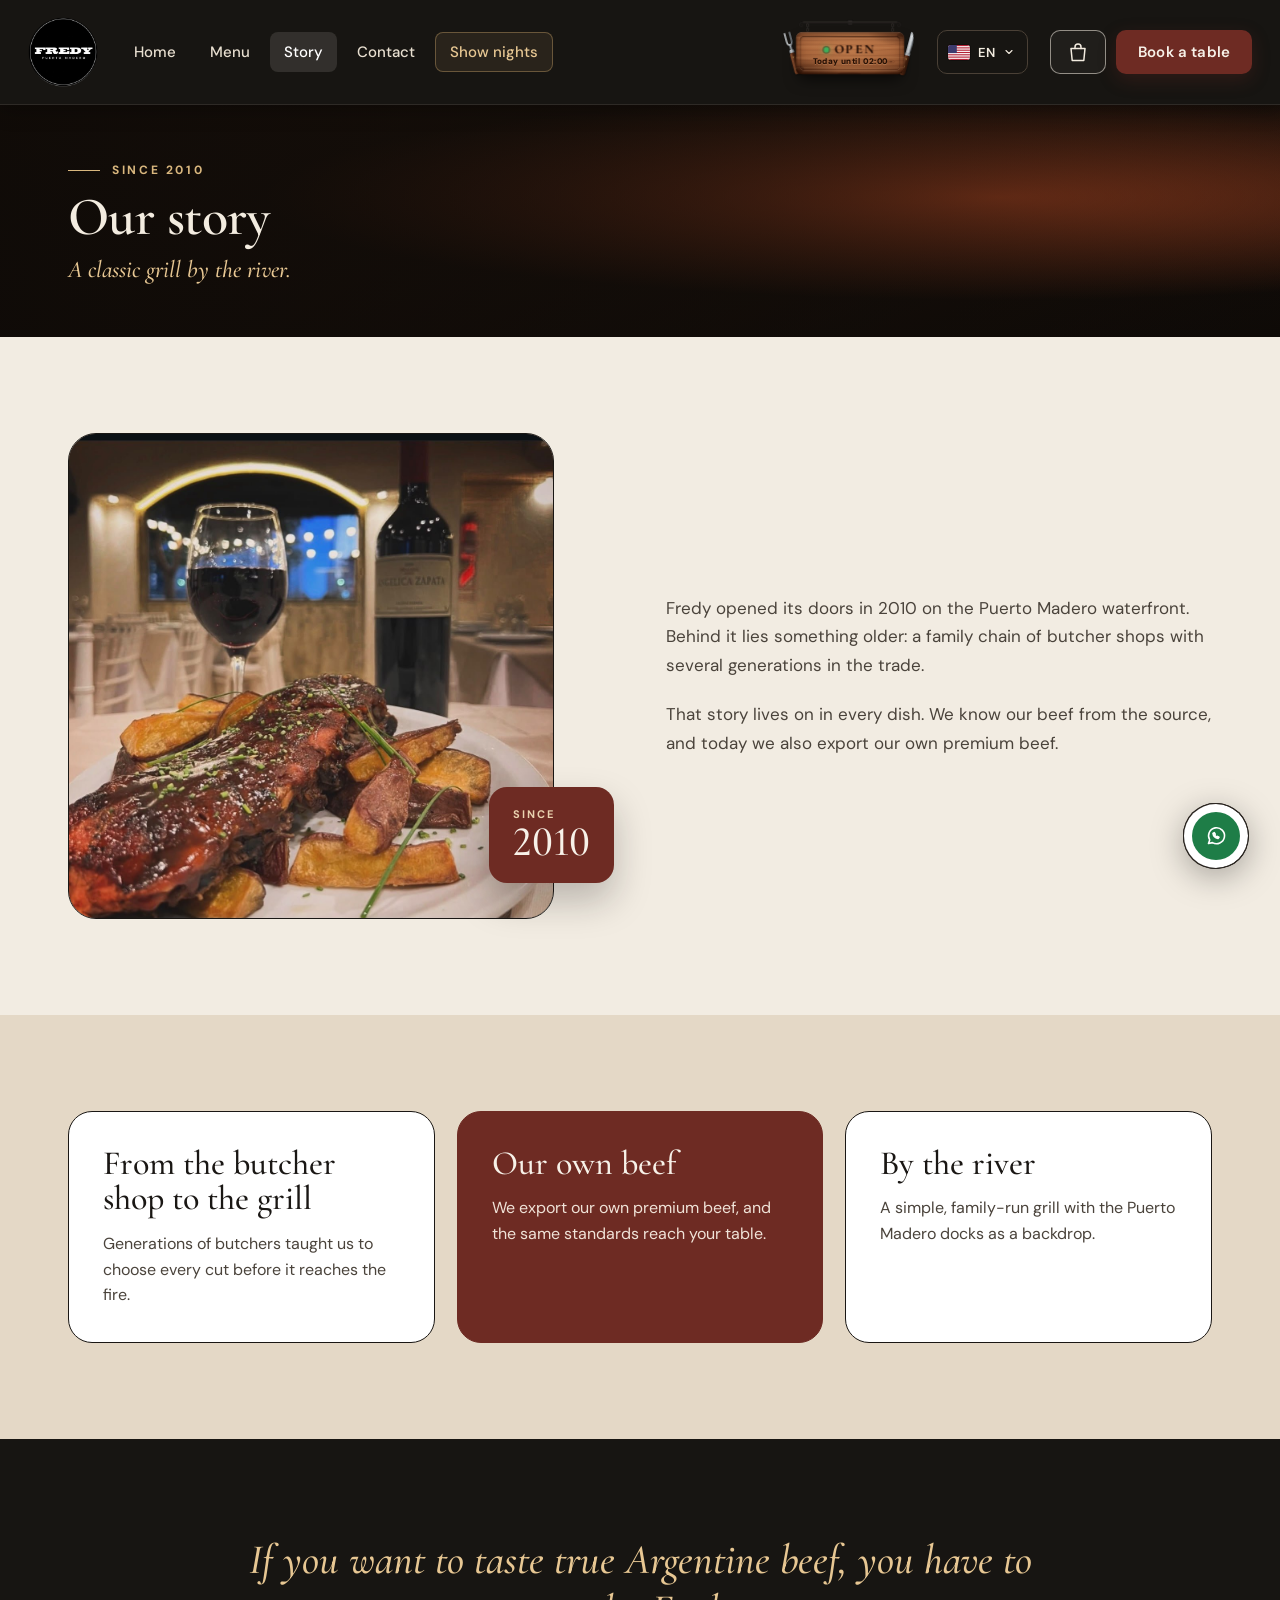
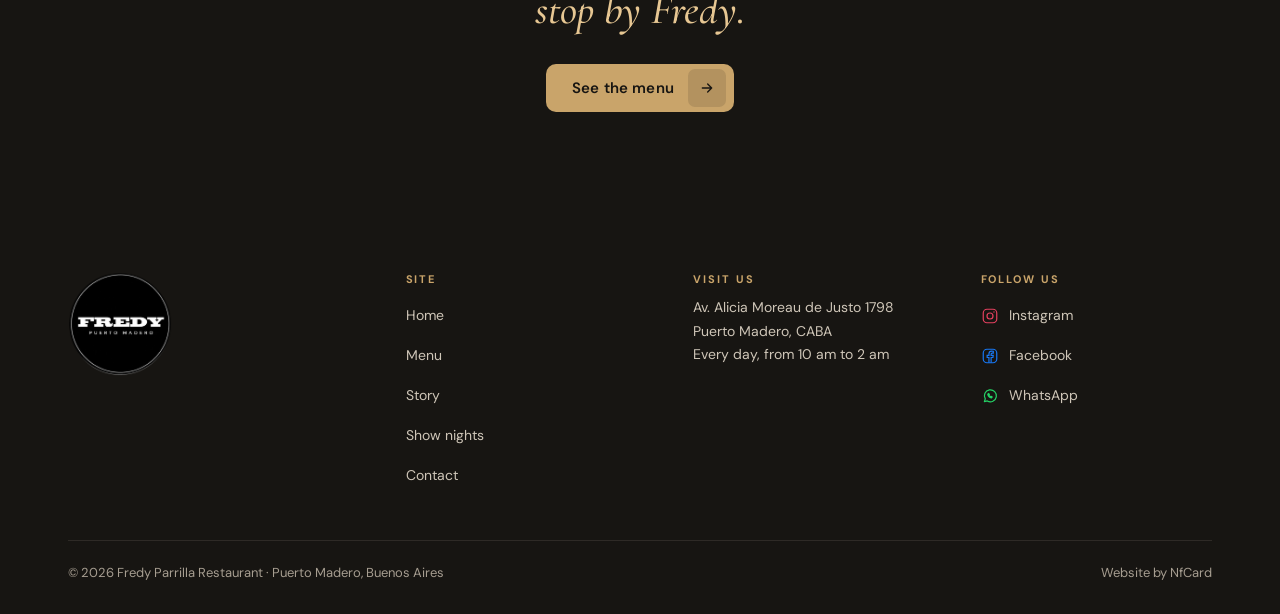
==== commit 3e4e03b0: "Fotos reales del cliente en Inicio e Historia - Portada: fondo con el exterior de noche y polaroid d" ====
--- a/historia.html
+++ b/historia.html
@@ -35,8 +35,8 @@
 
     <section class="bloque b-marfil">
       <div class="wrap dos">
-        <div class="historia-foto reveal">
-          <div class="ph ph-oscuro"><span><span data-i18n="intro.foto">Foto provisoria</span><br /><span data-i18n="foto.fachada">Frente de Fredy</span></span></div>
+        <div class="historia-foto historia-foto-cuadrada reveal">
+          <div class="ph ph-oscuro ph-foto"><img src="img/galeria/costillas-vino.jpg" width="1206" height="1205" alt="Costillas con papas y una copa de vino tinto en el salón de Fredy" data-i18n-alt="foto.costillasVino" loading="lazy" decoding="async" /></div>
           <div class="sello"><span class="sello-k" data-i18n="home.desde">Desde</span><span class="sello-n">2010</span></div>
         </div>
         <div class="columna reveal d1">
--- a/css/styles.css
+++ b/css/styles.css
@@ -174,7 +174,9 @@
   display: flex; align-items: center; justify-content: center; flex: none;
   width: 44px; height: 44px; transition: transform 160ms var(--ease-out);
 }
-.lflag { border: 1px solid #4A4036; border-radius: var(--radio); }
+.lflag { padding: 0; border: 1px solid #4A4036; border-radius: var(--radio); background: transparent; }
+/* Selector compacto de celular: misma lista desplegable que en computadora. */
+.lang-movil { position: relative; flex: none; }
 .llamar { background: var(--verde); color: var(--blanco); border-radius: 50%; }
 .lflag:active, .llamar:active { transform: scale(0.95); }
 .flag { border-radius: 3px; box-shadow: 0 0 0 1px rgba(0, 0, 0, 0.25); flex: none; }
@@ -354,6 +356,22 @@
 .hero-foto { display: none; }
 .hero-btn { width: 100%; justify-content: center; padding: 0 26px; background: rgba(255, 255, 255, 0.04); color: var(--blanco); border: 1px solid rgba(243, 236, 224, 0.55); }
 .hero-btn .ar { display: none; }
+/* Fondo real: el exterior de Fredy de noche, oscurecido para que el texto se lea. */
+.hero.hero-con-foto {
+  background: linear-gradient(0deg, rgba(14, 10, 7, 0.96) 0%, rgba(14, 10, 7, 0.62) 55%, rgba(14, 10, 7, 0.4) 100%),
+    url('../img/galeria/exterior.jpg') center 40% / cover no-repeat, #0E0A07;
+}
+/* Polaroid: marco blanco con más borde abajo, apenas inclinado. */
+.polaroid {
+  width: min(100%, 440px); margin: 0; padding: 14px 14px 62px;
+  background: #FBF8F2; border-radius: 3px; transform: rotate(2.5deg);
+  box-shadow: 0 30px 60px rgba(0, 0, 0, 0.55), 0 2px 6px rgba(0, 0, 0, 0.35);
+}
+.polaroid img { display: block; width: 100%; height: auto; aspect-ratio: 1 / 0.94; object-fit: cover; object-position: 62% center; background: #1A1410; }
+
+/* Foto real dentro de un marco .ph: ocupa todo el marco, encima del degradé. */
+.ph-foto { padding: 0; }
+.ph-foto img { position: absolute; inset: 0; width: 100%; height: 100%; object-fit: cover; }
 
 /* ---------- Historia ---------- */
 .historia-foto { position: relative; min-height: 340px; }
@@ -386,7 +404,8 @@
 .vslide.activa:active { transform: scale(0.985); transition-duration: 140ms; }
 
 .vslide-foto { position: absolute; inset: 0; z-index: -1; align-items: flex-start; padding-top: 64px; }
-.vslide-foto.con-foto img { width: 100%; height: 100%; object-fit: cover; }
+.vslide-foto.con-foto { padding: 0; }
+.vslide-foto.con-foto img { display: block; width: 100%; height: 100%; object-fit: cover; }
 .vslide-foto.s1::before { background: radial-gradient(ellipse at 30% 40%, rgba(224, 89, 42, 0.45), transparent 60%), linear-gradient(160deg, #2A1A10, #0E0A07); }
 .vslide-foto.s2::before { background: radial-gradient(ellipse at 70% 55%, rgba(224, 89, 42, 0.5), transparent 58%), linear-gradient(200deg, #2A1A10, #0E0A07); }
 .vslide-foto.s3::before { background: radial-gradient(ellipse at 45% 25%, rgba(170, 60, 20, 0.55), transparent 62%), linear-gradient(140deg, #2A1A10, #0E0A07); }
@@ -866,24 +885,35 @@
 @keyframes logo-entra { from { opacity: 0; transform: scale(0.94); filter: blur(4px); } }
 @keyframes aro-traza { to { stroke-dashoffset: 0; } }
 
-.parrillero { display: flex; align-items: center; gap: 16px; }
-.parrillero img { width: 112px; height: 112px; }
-.esp { display: block; transform-origin: 50% 90%; opacity: 0; }
-.espatula { width: 34px; height: auto; }
-.intro[data-etapa='salida'] .esp-izq { animation: esp-izq 1250ms var(--ease-out) both; }
-.intro[data-etapa='salida'] .esp-der { animation: esp-der 1250ms var(--ease-out) both; }
+/* Espátulas detrás del logo, como los cubiertos del cartel: una a cada lado, inclinadas hacia
+   afuera; la paleta asoma arriba y la punta del mango abajo. Todo es proporcional al logo. */
+.parrillero {
+  --logo: 112px; --esp-ancho: calc(var(--logo) * 0.41); --esp-corrido: calc(var(--logo) * 0.45); --esp-giro: 20deg;
+  position: relative; width: var(--logo); height: var(--logo);
+}
+.parrillero img { position: relative; z-index: 1; display: block; width: var(--logo); height: var(--logo); }
+.esp {
+  position: absolute; left: calc(50% - var(--esp-ancho) / 2); top: 50%; display: block;
+  filter: drop-shadow(0 6px 8px rgba(0, 0, 0, 0.45));
+}
+.esp-izq { transform: translate(calc(var(--esp-corrido) * -1), -50%) rotate(calc(var(--esp-giro) * -1)); }
+.esp-der { transform: translate(var(--esp-corrido), -50%) rotate(var(--esp-giro)); }
+.espatula { display: block; width: var(--esp-ancho); height: auto; }
+.intro[data-etapa='salida'] .esp-izq { animation: esp-izq 1250ms both; }
+.intro[data-etapa='salida'] .esp-der { animation: esp-der 1250ms both; }
 .intro[data-etapa='salida'] .parrillero img { animation: logo-entra 520ms var(--ease-out) both; }
+/* Salen desde atrás del logo, se abren, vuelven a chocar las paletas arriba y rebotan a su lugar. */
 @keyframes esp-izq {
-  0% { opacity: 0; transform: translateX(16px) rotate(-22deg); }
-  32% { opacity: 1; transform: translateX(0) rotate(-14deg); }
-  58% { transform: translateX(0) rotate(-22deg); }
-  100% { opacity: 1; transform: translateX(0) rotate(-14deg); }
+  0% { opacity: 0; transform: translate(0, -50%) rotate(0deg); animation-timing-function: var(--ease-out); }
+  32% { opacity: 1; transform: translate(calc(var(--esp-corrido) * -1), -50%) rotate(calc(var(--esp-giro) * -1 - 6deg)); animation-timing-function: cubic-bezier(0.5, 0, 0.9, 0.5); }
+  50% { transform: translate(calc(var(--esp-corrido) * -1), -50%) rotate(14deg); animation-timing-function: var(--ease-out); }
+  100% { opacity: 1; transform: translate(calc(var(--esp-corrido) * -1), -50%) rotate(calc(var(--esp-giro) * -1)); }
 }
 @keyframes esp-der {
-  0% { opacity: 0; transform: translateX(-16px) rotate(22deg); }
-  32% { opacity: 1; transform: translateX(0) rotate(14deg); }
-  58% { transform: translateX(0) rotate(22deg); }
-  100% { opacity: 1; transform: translateX(0) rotate(14deg); }
+  0% { opacity: 0; transform: translate(0, -50%) rotate(0deg); animation-timing-function: var(--ease-out); }
+  32% { opacity: 1; transform: translate(var(--esp-corrido), -50%) rotate(calc(var(--esp-giro) + 6deg)); animation-timing-function: cubic-bezier(0.5, 0, 0.9, 0.5); }
+  50% { transform: translate(var(--esp-corrido), -50%) rotate(-14deg); animation-timing-function: var(--ease-out); }
+  100% { opacity: 1; transform: translate(var(--esp-corrido), -50%) rotate(var(--esp-giro)); }
 }
 .barra-carga { display: block; width: 148px; height: 2px; overflow: hidden; background: var(--linea-oscuro); border-radius: 2px; }
 .barra-carga i { display: block; height: 100%; background: var(--dorado); transform: scaleX(0); transform-origin: left; }
@@ -1013,9 +1043,7 @@
   .idioma-nota { text-align: left; font-size: 13px; }
   .pie-ba { display: inline; }
   .idioma-pie { margin-top: 34px; padding-top: 0; }
-  .parrillero img { width: 136px; height: 136px; }
-  .espatula { width: 42px; }
-  .parrillero { gap: 22px; }
+  .parrillero { --logo: 136px; }
 
   .dos { grid-template-columns: 1fr 1fr; gap: 64px; }
   .cards { grid-template-columns: repeat(3, 1fr); }
@@ -1070,7 +1098,7 @@
   .cartel-lugar { flex: none; }
   .fz-cartel { --fz-scale: 1; }
   .lang { display: block; }
-  .lflag, .llamar { display: none; }
+  .lang-movil, .lflag, .llamar { display: none; }
   .cabecera-acciones { display: flex; gap: 10px; }
 
   /* WhatsApp flotante: cerrado se ve solo el círculo; al pasar el mouse se despliega el mensaje.
@@ -1115,6 +1143,8 @@
   .hero-p { max-width: 520px; font-size: 19px; line-height: 1.65; }
   .hero-foto { display: flex; min-height: 520px; }
   .hero-foto .ph { flex: 1; }
+  .hero.hero-con-foto { background: linear-gradient(90deg, rgba(14, 10, 7, 0.94) 0%, rgba(14, 10, 7, 0.72) 45%, rgba(14, 10, 7, 0.35) 100%), url('../img/galeria/exterior.jpg') center / cover no-repeat, #0E0A07; }
+  .hero-foto:has(.polaroid) { align-items: center; justify-content: center; }
   .ph-marco { border-radius: 28px; border: 1px solid #4A4036; }
   .hero-btn { width: auto; justify-content: space-between; padding: 0 8px 0 26px; background: var(--dorado); color: var(--carbon); border: 0; }
   .hero-btn .ar { display: flex; }
@@ -1242,3 +1272,39 @@
   .wa-flota-pastilla { transition: none !important; }
   .wa-flota-t { transform: none !important; }
 }
+
+/* ---------- Fotos reales: ajustes por tamaño ----------
+   Celular y tablet: la polaroid del salón se muestra arriba del título (antes solo en computadora). */
+@media (max-width: 1179px) {
+  .hero-in { display: flex; flex-direction: column; }
+  .hero-foto:has(.polaroid) { display: flex; justify-content: center; margin-top: 28px; }
+  .hero-foto:has(.polaroid) { justify-content: flex-start; margin-top: 24px; }
+  .hero-foto .polaroid { width: min(58vw, 260px); padding: 8px 8px 30px; transform: none; }
+}
+/* Desde tablet la tarjeta del carrusel es apaisada y las fotos son verticales:
+   la foto ocupa la mitad derecha completa (sin el zoom del recorte) y el texto va a la izquierda. */
+@media (min-width: 640px) {
+  .vslide-plato .vslide-foto { left: auto; width: 46%; }
+  .vslide-plato .vslide-foto::after { content: ''; position: absolute; inset: 0; background: linear-gradient(90deg, #0E0A07 0%, rgba(14, 10, 7, 0) 22%); }
+  .vslide-plato .vslide-pie { width: 54%; align-self: center; padding: 32px 28px 32px 32px; background: none; }
+}
+@media (min-width: 1180px) {
+  .vslide-plato .vslide-pie { padding: 40px 32px 40px 48px; }
+}
+/* Tablet en una columna: el marco de historia era muy bajo y recortaba mucho la foto. */
+@media (min-width: 640px) and (max-width: 899px) {
+  .historia-foto { min-height: 460px; }
+}
+/* Celular: la foto arriba y el texto abajo, para que el texto no tape el plato. */
+@media (max-width: 639px) {
+  .vslide-plato { flex-direction: column; }
+  .vslide-plato .vslide-foto { position: relative; inset: auto; z-index: 0; display: block; flex: 1 1 auto; min-height: 220px; }
+  .vslide-plato .vslide-foto img { position: absolute; inset: 0; }
+  .vslide-plato .vslide-foto::after { content: ''; position: absolute; inset: 0; background: linear-gradient(0deg, #0E0A07 0%, rgba(14, 10, 7, 0) 28%); }
+  .vslide-plato .vslide-pie { padding: 4px 22px 24px; background: none; }
+}
+/* Historia (pestaña): la foto es cuadrada, así que el marco también: se ve entera, sin zoom. */
+.historia-foto-cuadrada { min-height: 0; max-width: 560px; }
+.historia-foto-cuadrada .ph { position: relative; inset: auto; margin-right: 44px; aspect-ratio: 1; }
+@media (min-width: 640px) and (max-width: 899px) { .historia-foto-cuadrada { min-height: 0; } }
+@media (min-width: 1180px) { .historia-foto-cuadrada { min-height: 0; } .historia-foto-cuadrada .ph { margin-right: 60px; } }
